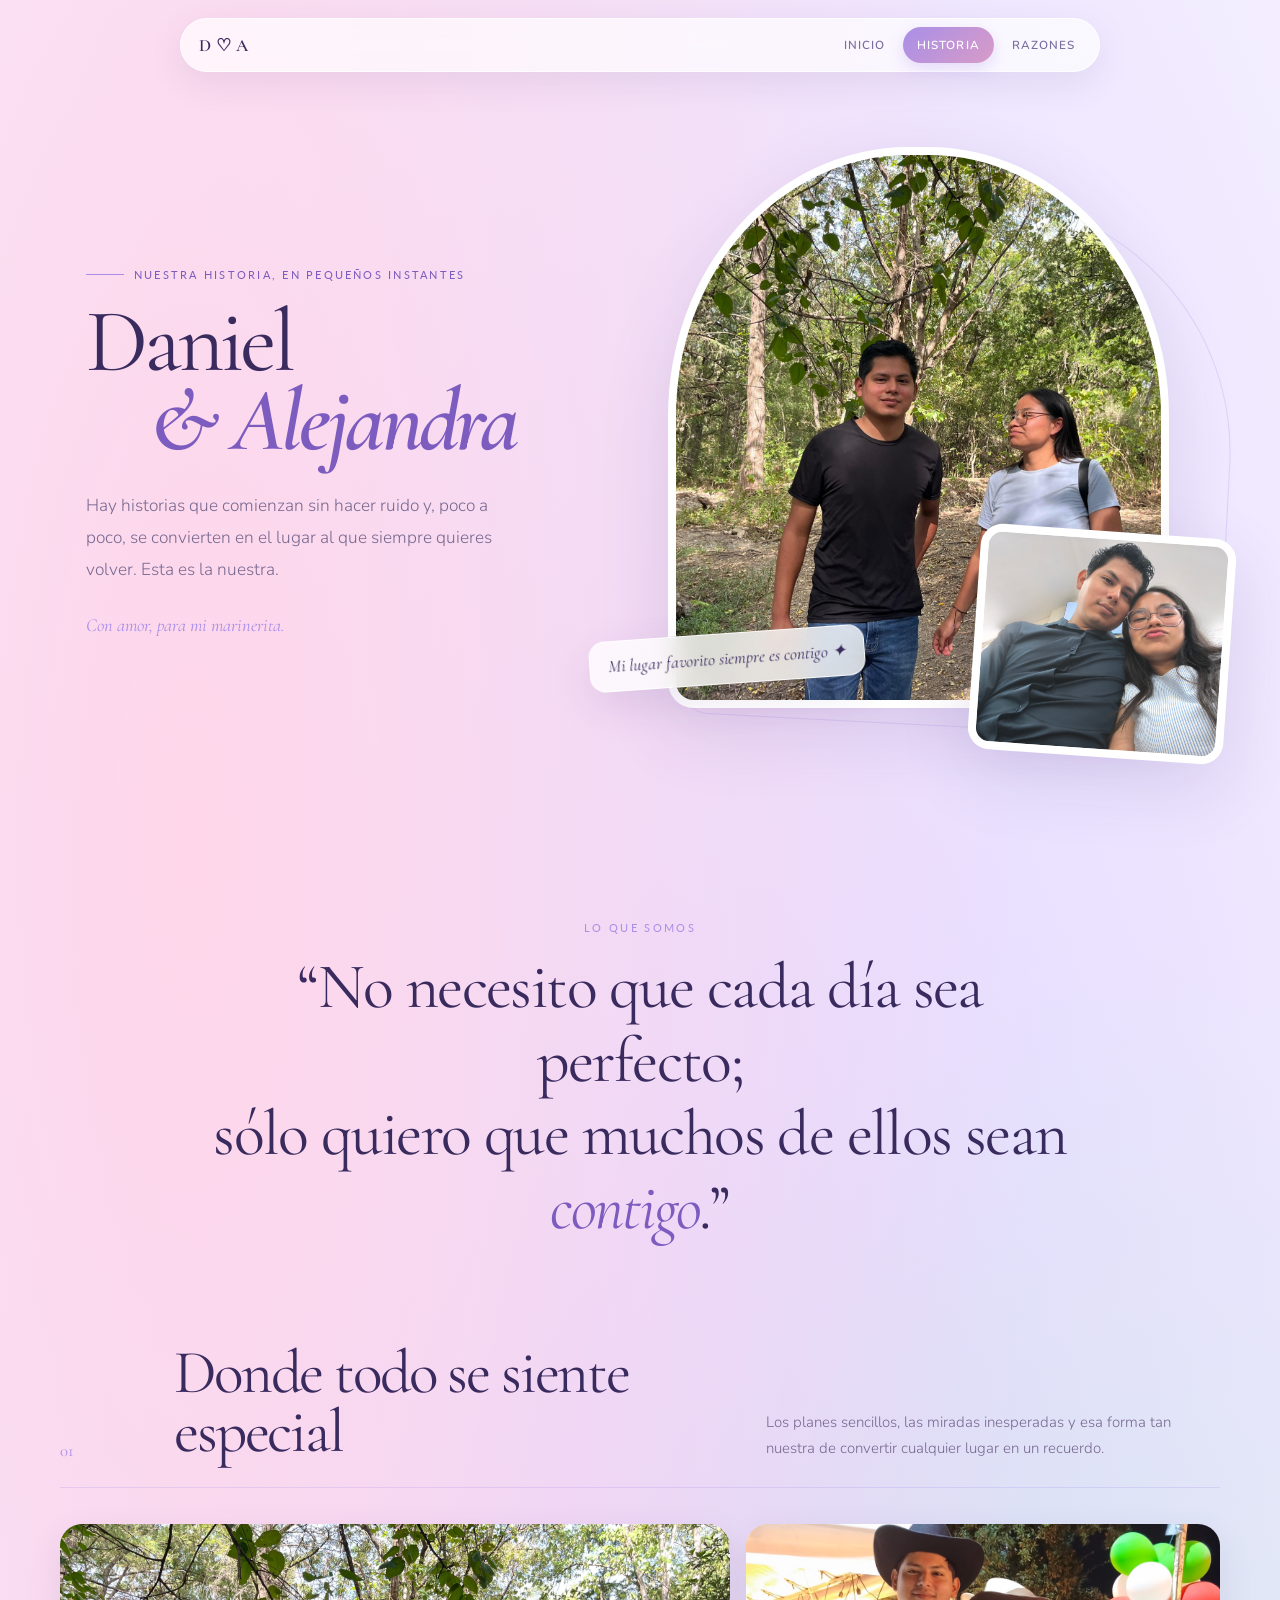
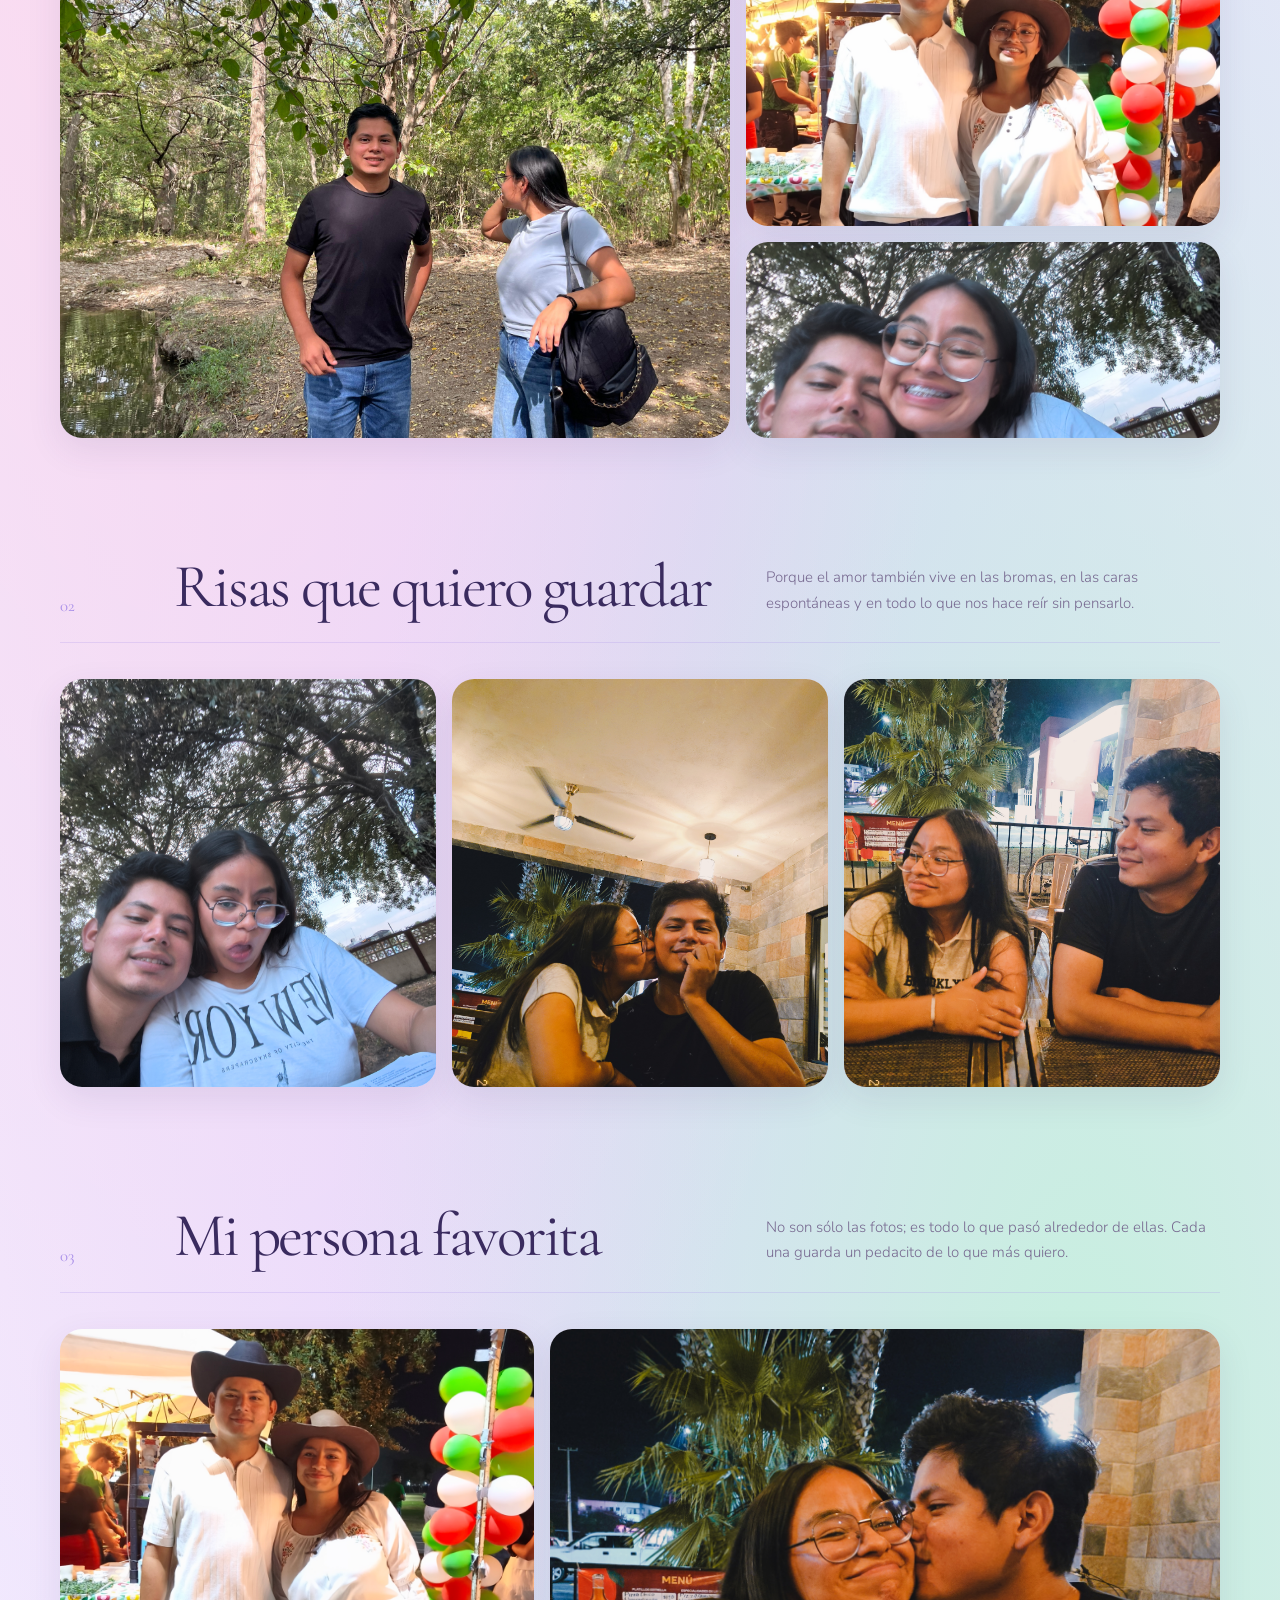
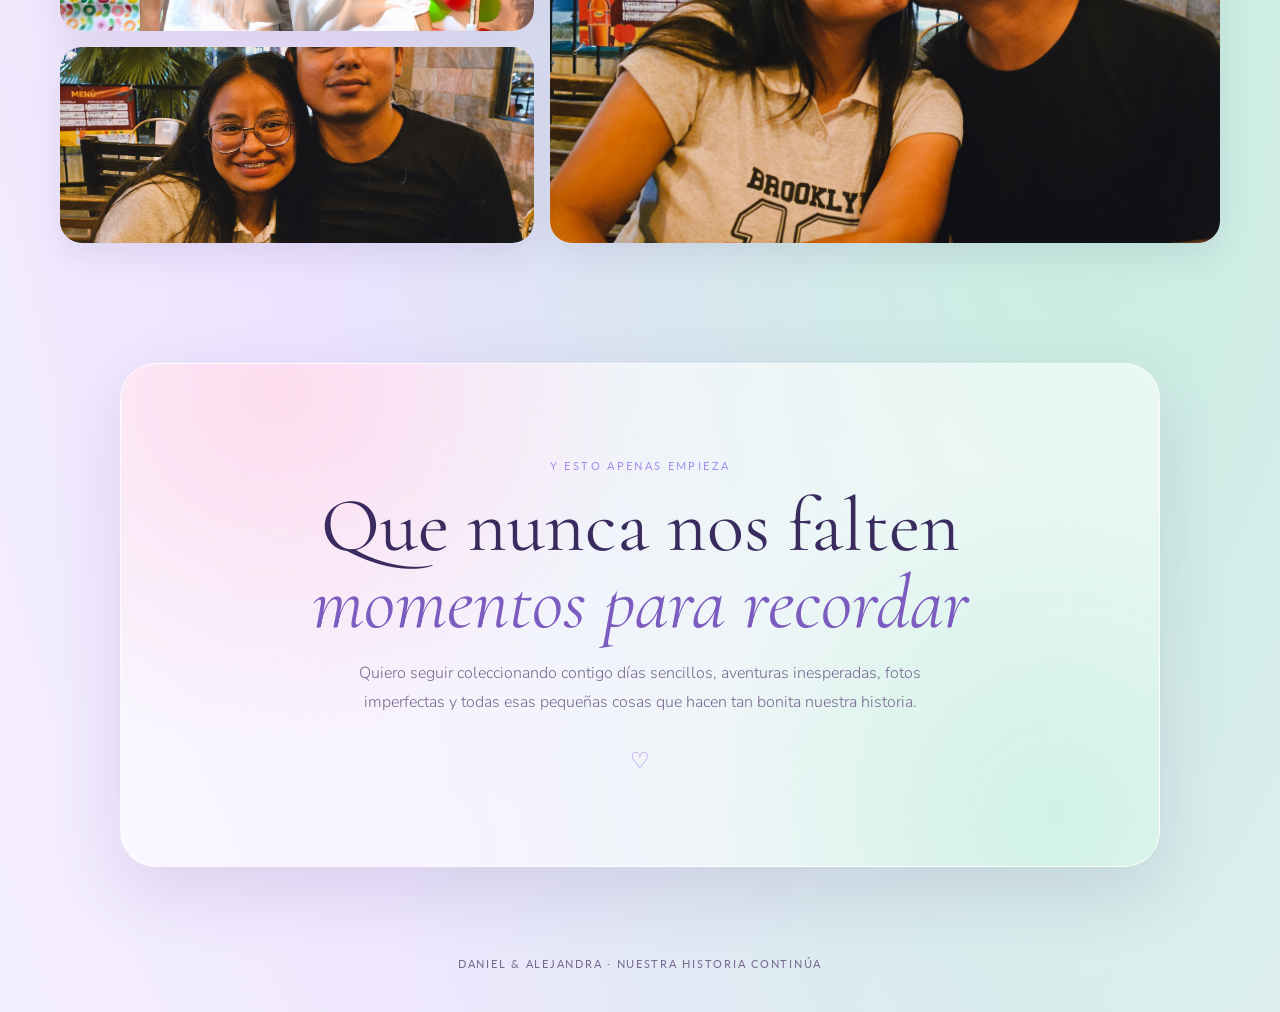
==== nuestra-historia.html @ 2e411433 "Agregar múltiples imágenes y crear archivos HTML con estilos para la propuesta a Alejandra" ====
<!DOCTYPE html>
<html lang="es">
<head>
  <meta charset="UTF-8">
  <meta name="viewport" content="width=device-width, initial-scale=1.0">
  <meta name="theme-color" content="#f5f0ff">
  <meta name="description" content="Una pequeña historia de Daniel y Alejandra, contada con nuestros momentos favoritos.">
  <title>Nuestra historia — Daniel &amp; Alejandra</title>
  <link rel="stylesheet" href="css/shared.css">
  <style>
    :root {
      --story-ink: #3a2b5f;
      --story-muted: #776990;
      --story-paper: rgba(255, 255, 255, 0.74);
      --story-line: rgba(169, 143, 232, 0.24);
      --story-shadow: 0 24px 70px rgba(83, 55, 125, 0.14);
    }

    html { scroll-behavior: smooth; }

    body {
      color: var(--story-ink);
      min-height: 100vh;
    }

    body::before {
      content: '';
      position: fixed;
      inset: 0;
      pointer-events: none;
      z-index: 0;
      opacity: 0.34;
      background-image: radial-gradient(rgba(124, 92, 191, 0.18) 0.7px, transparent 0.7px);
      background-size: 18px 18px;
      mask-image: linear-gradient(to bottom, black, transparent 72%);
    }

    main { position: relative; z-index: 1; }

    .hero {
      width: min(1180px, calc(100% - 32px));
      min-height: 94vh;
      margin: 0 auto;
      padding: 116px 0 58px;
      display: grid;
      grid-template-columns: minmax(280px, 0.88fr) minmax(420px, 1.12fr);
      gap: clamp(40px, 7vw, 90px);
      align-items: center;
    }

    .hero__copy { padding-left: clamp(0px, 3vw, 36px); }

    .eyebrow {
      display: flex;
      align-items: center;
      gap: 10px;
      margin-bottom: 22px;
      font-family: 'Lato', sans-serif;
      font-size: 0.7rem;
      letter-spacing: 0.2em;
      text-transform: uppercase;
      color: var(--lila-6);
    }

    .eyebrow::before {
      content: '';
      width: 38px;
      height: 1px;
      background: var(--lila-5);
    }

    .hero h1 {
      max-width: 570px;
      font-family: 'Cormorant Garamond', serif;
      font-size: clamp(3.3rem, 7vw, 6.1rem);
      font-weight: 400;
      line-height: 0.88;
      letter-spacing: -0.045em;
      color: var(--story-ink);
    }

    .hero h1 em {
      display: block;
      margin-left: clamp(22px, 5vw, 76px);
      color: var(--lila-6);
      font-weight: 600;
    }

    .hero__lead {
      max-width: 470px;
      margin-top: 30px;
      color: var(--story-muted);
      font-size: clamp(0.98rem, 1.4vw, 1.08rem);
      font-weight: 300;
      line-height: 1.85;
    }

    .hero__signature {
      margin-top: 28px;
      font-family: 'Cormorant Garamond', serif;
      font-size: 1.15rem;
      font-style: italic;
      color: var(--lila-5);
    }

    .hero__visual {
      position: relative;
      min-height: 610px;
    }

    .hero__visual::before {
      content: '';
      position: absolute;
      inset: 8% 0 5% 12%;
      border: 1px solid rgba(169, 143, 232, 0.25);
      border-radius: 48% 48% 28px 28px;
      transform: rotate(3deg);
    }

    .hero-photo {
      position: absolute;
      overflow: hidden;
      border: 8px solid rgba(255, 255, 255, 0.86);
      background: var(--white);
      box-shadow: var(--story-shadow);
    }

    .hero-photo img { width: 100%; height: 100%; object-fit: cover; display: block; }

    .hero-photo--main {
      inset: 0 10% 8% 8%;
      border-radius: 48% 48% 26px 26px;
    }

    .hero-photo--main img { object-position: center 42%; }

    .hero-photo--small {
      right: 0;
      bottom: 0;
      width: 42%;
      height: 37%;
      border-radius: 22px;
      transform: rotate(4deg);
    }

    .hero-photo--small img { object-position: center 38%; }

    .hero__note {
      position: absolute;
      left: -5%;
      bottom: 12%;
      z-index: 3;
      padding: 14px 18px;
      border: 1px solid rgba(255, 255, 255, 0.78);
      border-radius: 16px;
      background: rgba(255, 255, 255, 0.78);
      box-shadow: 0 15px 40px rgba(82, 50, 126, 0.12);
      backdrop-filter: blur(14px);
      font-family: 'Cormorant Garamond', serif;
      font-size: 1.08rem;
      font-style: italic;
      transform: rotate(-4deg);
    }

    .intro {
      width: min(860px, calc(100% - 40px));
      margin: 70px auto 100px;
      text-align: center;
    }

    .section-mark {
      display: inline-block;
      margin-bottom: 16px;
      color: var(--lila-5);
      font-family: 'Lato', sans-serif;
      font-size: 0.67rem;
      letter-spacing: 0.22em;
      text-transform: uppercase;
    }

    .intro blockquote {
      font-family: 'Cormorant Garamond', serif;
      font-size: clamp(2.1rem, 5vw, 4rem);
      font-weight: 400;
      line-height: 1.15;
      letter-spacing: -0.025em;
    }

    .intro blockquote em { color: var(--lila-6); }

    .chapter {
      width: min(1160px, calc(100% - 32px));
      margin: 0 auto 120px;
    }

    .chapter__heading {
      display: grid;
      grid-template-columns: 90px 1fr 0.8fr;
      gap: 24px;
      align-items: end;
      margin-bottom: 36px;
      padding-bottom: 26px;
      border-bottom: 1px solid var(--story-line);
    }

    .chapter__number {
      font-family: 'Cormorant Garamond', serif;
      font-size: 1.05rem;
      color: var(--lila-5);
    }

    .chapter h2 {
      font-family: 'Cormorant Garamond', serif;
      font-size: clamp(2.3rem, 4.8vw, 4.4rem);
      font-weight: 400;
      line-height: 0.95;
      letter-spacing: -0.035em;
    }

    .chapter__heading p {
      color: var(--story-muted);
      font-size: 0.94rem;
      font-weight: 300;
      line-height: 1.7;
    }

    .gallery {
      display: grid;
      grid-template-columns: repeat(12, 1fr);
      grid-auto-rows: 90px;
      gap: 16px;
    }

    .moment {
      position: relative;
      overflow: hidden;
      border: 0;
      border-radius: 22px;
      padding: 0;
      background: var(--lila-2);
      box-shadow: 0 12px 34px rgba(72, 46, 112, 0.1);
      cursor: zoom-in;
    }

    .moment img {
      width: 100%;
      height: 100%;
      display: block;
      object-fit: cover;
      transition: transform 0.7s cubic-bezier(0.22, 1, 0.36, 1), filter 0.4s ease;
    }

    .moment::after {
      content: attr(data-caption);
      position: absolute;
      left: 14px;
      right: 14px;
      bottom: 12px;
      padding: 10px 12px;
      border-radius: 12px;
      color: #fff;
      background: linear-gradient(135deg, rgba(55, 35, 82, 0.62), rgba(83, 53, 115, 0.32));
      backdrop-filter: blur(8px);
      font-family: 'Cormorant Garamond', serif;
      font-size: 1rem;
      font-style: italic;
      text-align: left;
      opacity: 0;
      transform: translateY(10px);
      transition: opacity 0.3s ease, transform 0.3s ease;
    }

    .moment:hover img,
    .moment:focus-visible img { transform: scale(1.045); filter: saturate(1.06); }
    .moment:hover::after,
    .moment:focus-visible::after { opacity: 1; transform: translateY(0); }
    .moment:focus-visible { outline: 3px solid var(--lila-5); outline-offset: 3px; }

    .moment--a { grid-column: span 7; grid-row: span 5; }
    .moment--b { grid-column: span 5; grid-row: span 3; }
    .moment--c { grid-column: span 5; grid-row: span 2; }
    .moment--d { grid-column: span 4; grid-row: span 4; }
    .moment--e { grid-column: span 4; grid-row: span 4; }
    .moment--f { grid-column: span 4; grid-row: span 4; }

    .moment--landscape img { object-position: center 44%; }
    .moment--portrait img { object-position: center 36%; }

    .promise {
      width: min(1040px, calc(100% - 32px));
      margin: 20px auto 90px;
      padding: clamp(42px, 8vw, 90px);
      border: 1px solid rgba(255, 255, 255, 0.7);
      border-radius: 36px;
      background:
        radial-gradient(circle at 15% 5%, rgba(255, 214, 234, 0.8), transparent 36%),
        radial-gradient(circle at 90% 90%, rgba(197, 240, 221, 0.72), transparent 34%),
        rgba(255, 255, 255, 0.56);
      box-shadow: var(--story-shadow);
      text-align: center;
    }

    .promise h2 {
      margin-bottom: 18px;
      font-family: 'Cormorant Garamond', serif;
      font-size: clamp(2.5rem, 6vw, 5rem);
      font-weight: 400;
      line-height: 1;
    }

    .promise h2 em { color: var(--lila-6); }
    .promise p { max-width: 620px; margin: 0 auto; color: var(--story-muted); line-height: 1.8; font-weight: 300; }
    .promise__heart { display: block; margin-top: 28px; color: var(--lila-5); font-size: 1.4rem; }

    footer {
      position: relative;
      z-index: 1;
      padding: 0 24px 42px;
      color: var(--story-muted);
      text-align: center;
      font-family: 'Lato', sans-serif;
      font-size: 0.68rem;
      letter-spacing: 0.16em;
      text-transform: uppercase;
    }

    .lightbox {
      position: fixed;
      inset: 0;
      z-index: 200;
      display: grid;
      place-items: center;
      padding: 24px;
      background: rgba(40, 25, 59, 0.82);
      backdrop-filter: blur(14px);
      opacity: 0;
      visibility: hidden;
      transition: opacity 0.28s ease, visibility 0.28s ease;
    }

    .lightbox.is-open { opacity: 1; visibility: visible; }

    .lightbox__figure {
      position: relative;
      max-width: min(900px, 94vw);
      max-height: 90vh;
      margin: 0;
      padding: 9px 9px 16px;
      border-radius: 22px;
      background: rgba(255, 255, 255, 0.94);
      box-shadow: 0 30px 90px rgba(15, 7, 25, 0.35);
      transform: translateY(14px) scale(0.97);
      transition: transform 0.32s ease;
    }

    .lightbox.is-open .lightbox__figure { transform: translateY(0) scale(1); }
    .lightbox__figure img { max-width: 100%; max-height: calc(90vh - 68px); display: block; border-radius: 15px; object-fit: contain; }
    .lightbox__figure figcaption { padding: 12px 12px 0; font-family: 'Cormorant Garamond', serif; font-size: 1.06rem; font-style: italic; text-align: center; }

    .lightbox__close {
      position: absolute;
      top: 14px;
      right: 14px;
      width: 42px;
      height: 42px;
      border: 1px solid rgba(255,255,255,.6);
      border-radius: 50%;
      background: rgba(42, 25, 61, 0.68);
      color: #fff;
      font-size: 1.25rem;
      cursor: pointer;
      backdrop-filter: blur(8px);
    }

    @media (max-width: 820px) {
      .hero { grid-template-columns: 1fr; padding-top: 112px; }
      .hero__copy { text-align: center; padding: 20px 10px 0; }
      .eyebrow { justify-content: center; }
      .hero h1 { margin-inline: auto; }
      .hero h1 em { margin-left: 0; }
      .hero__lead { margin-inline: auto; }
      .hero__visual { min-height: 610px; width: min(620px, 100%); margin: 0 auto; }
      .chapter__heading { grid-template-columns: 50px 1fr; }
      .chapter__heading p { grid-column: 2; }
    }

    @media (max-width: 620px) {
      .hero { min-height: auto; padding-top: 100px; gap: 44px; }
      .hero__visual { min-height: 490px; }
      .hero-photo--main { inset: 0 6% 10% 2%; }
      .hero-photo--small { width: 45%; height: 34%; }
      .hero__note { left: 0; bottom: 8%; font-size: 0.95rem; }
      .intro { margin: 50px auto 78px; }
      .chapter { margin-bottom: 80px; }
      .chapter__heading { grid-template-columns: 34px 1fr; gap: 12px; }
      .chapter__heading p { font-size: 0.88rem; }
      .gallery { grid-template-columns: repeat(2, 1fr); grid-auto-rows: 150px; gap: 10px; }
      .moment { grid-column: span 1; grid-row: span 2; border-radius: 16px; }
      .moment--a, .moment--d { grid-column: span 2; grid-row: span 2; }
      .moment::after { opacity: 1; transform: none; font-size: 0.86rem; }
      .promise { border-radius: 26px; }
    }

    @media (prefers-reduced-motion: reduce) {
      html { scroll-behavior: auto; }
      *, *::before, *::after { animation-duration: 0.01ms !important; transition-duration: 0.01ms !important; }
    }
  </style>
</head>
<body>
  <nav class="site-nav" aria-label="Navegación principal">
    <span class="site-nav__brand">D <span aria-hidden="true">♡</span> A</span>
    <div class="site-nav__links">
      <a href="index.html">Inicio</a>
      <a href="nuestra-historia.html" aria-current="page">Historia</a>
      <a href="razones.html">Razones</a>
    </div>
  </nav>

  <main>
    <section class="hero" aria-labelledby="story-title">
      <div class="hero__copy">
        <p class="eyebrow">Nuestra historia, en pequeños instantes</p>
        <h1 id="story-title">Daniel <em>&amp; Alejandra</em></h1>
        <p class="hero__lead">
          Hay historias que comienzan sin hacer ruido y, poco a poco, se convierten
          en el lugar al que siempre quieres volver. Esta es la nuestra.
        </p>
        <p class="hero__signature">Con amor, para mi marinerita.</p>
      </div>

      <div class="hero__visual" aria-label="Fotografías destacadas de Daniel y Alejandra">
        <figure class="hero-photo hero-photo--main">
          <img src="assets/img/IMG-20260917-WA0023.jpg" alt="Daniel y Alejandra caminando juntos entre los árboles">
        </figure>
        <figure class="hero-photo hero-photo--small">
          <img src="assets/img/1789755074100.jpg" alt="Daniel y Alejandra sonriendo juntos">
        </figure>
        <p class="hero__note">Mi lugar favorito siempre es contigo ✦</p>
      </div>
    </section>

    <section class="intro" aria-label="Dedicatoria">
      <span class="section-mark">Lo que somos</span>
      <blockquote>
        “No necesito que cada día sea perfecto;<br>
        sólo quiero que muchos de ellos sean <em>contigo</em>.”
      </blockquote>
    </section>

    <section class="chapter" id="momentos" aria-labelledby="chapter-one">
      <div class="chapter__heading">
        <span class="chapter__number">01</span>
        <h2 id="chapter-one">Donde todo se siente especial</h2>
        <p>Los planes sencillos, las miradas inesperadas y esa forma tan nuestra de convertir cualquier lugar en un recuerdo.</p>
      </div>

      <div class="gallery">
        <button class="moment moment--a moment--landscape" type="button" data-caption="Caminando juntos, como quiero seguir haciéndolo" data-full="assets/img/IMG-20260917-WA0022.jpg">
          <img src="assets/img/IMG-20260917-WA0022.jpg" alt="Daniel y Alejandra caminando en un sendero" loading="lazy">
        </button>
        <button class="moment moment--b moment--portrait" type="button" data-caption="Dos sombreros y una historia que apenas comienza" data-full="assets/img/1789755073861.jpg">
          <img src="assets/img/1789755073861.jpg" alt="Daniel y Alejandra con sombreros en una celebración" loading="lazy">
        </button>
        <button class="moment moment--c moment--landscape" type="button" data-caption="Tu sonrisa siempre mejora la foto" data-full="assets/img/1789755074062.jpg">
          <img src="assets/img/1789755074062.jpg" alt="Selfie alegre de Daniel y Alejandra al aire libre" loading="lazy">
        </button>
      </div>
    </section>

    <section class="chapter" aria-labelledby="chapter-two">
      <div class="chapter__heading">
        <span class="chapter__number">02</span>
        <h2 id="chapter-two">Risas que quiero guardar</h2>
        <p>Porque el amor también vive en las bromas, en las caras espontáneas y en todo lo que nos hace reír sin pensarlo.</p>
      </div>

      <div class="gallery">
        <button class="moment moment--d moment--portrait" type="button" data-caption="Nosotros, siendo nosotros" data-full="assets/img/1789755074016.jpg">
          <img src="assets/img/1789755074016.jpg" alt="Daniel y Alejandra haciendo una expresión divertida" loading="lazy">
        </button>
        <button class="moment moment--e moment--portrait" type="button" data-caption="Un beso que se queda conmigo" data-full="assets/img/IMG-20260905-WA0020.jpg">
          <img src="assets/img/IMG-20260905-WA0020.jpg" alt="Alejandra besando a Daniel en la mejilla" loading="lazy">
        </button>
        <button class="moment moment--f moment--portrait" type="button" data-caption="La forma en que nos miramos" data-full="assets/img/IMG-20260905-WA0021.jpg">
          <img src="assets/img/IMG-20260905-WA0021.jpg" alt="Daniel y Alejandra mirándose durante una salida" loading="lazy">
        </button>
      </div>
    </section>

    <section class="chapter" aria-labelledby="chapter-three">
      <div class="chapter__heading">
        <span class="chapter__number">03</span>
        <h2 id="chapter-three">Mi persona favorita</h2>
        <p>No son sólo las fotos; es todo lo que pasó alrededor de ellas. Cada una guarda un pedacito de lo que más quiero.</p>
      </div>

      <div class="gallery">
        <button class="moment moment--b moment--portrait" type="button" data-caption="Ese día y esa sonrisa" data-full="assets/img/1789755073804.jpg">
          <img src="assets/img/1789755073804.jpg" alt="Daniel y Alejandra posando juntos con sombreros" loading="lazy">
        </button>
        <button class="moment moment--a moment--landscape" type="button" data-caption="Cerca de ti todo se siente bien" data-full="assets/img/IMG-20260905-WA0023.jpg">
          <img src="assets/img/IMG-20260905-WA0023.jpg" alt="Daniel besando a Alejandra en la mejilla" loading="lazy">
        </button>
        <button class="moment moment--c moment--landscape" type="button" data-caption="Una tarde cualquiera que se volvió recuerdo" data-full="assets/img/IMG-20260905-WA0022.jpg">
          <img src="assets/img/IMG-20260905-WA0022.jpg" alt="Daniel y Alejandra juntos en un restaurante" loading="lazy">
        </button>
      </div>
    </section>

    <section class="promise" aria-labelledby="promise-title">
      <span class="section-mark">Y esto apenas empieza</span>
      <h2 id="promise-title">Que nunca nos falten<br><em>momentos para recordar</em></h2>
      <p>
        Quiero seguir coleccionando contigo días sencillos, aventuras inesperadas,
        fotos imperfectas y todas esas pequeñas cosas que hacen tan bonita nuestra historia.
      </p>
      <span class="promise__heart" aria-hidden="true">♡</span>
    </section>
  </main>

  <footer>Daniel &amp; Alejandra · Nuestra historia continúa</footer>

  <div class="lightbox" id="lightbox" role="dialog" aria-modal="true" aria-label="Fotografía ampliada" aria-hidden="true">
    <figure class="lightbox__figure">
      <img id="lightboxImage" src="" alt="">
      <figcaption id="lightboxCaption"></figcaption>
      <button class="lightbox__close" id="lightboxClose" type="button" aria-label="Cerrar fotografía">×</button>
    </figure>
  </div>

  <script>
    const moments = document.querySelectorAll('.moment');
    const lightbox = document.getElementById('lightbox');
    const lightboxImage = document.getElementById('lightboxImage');
    const lightboxCaption = document.getElementById('lightboxCaption');
    const closeButton = document.getElementById('lightboxClose');
    let lastTrigger = null;

    function openLightbox(moment) {
      lastTrigger = moment;
      lightboxImage.src = moment.dataset.full;
      lightboxImage.alt = moment.querySelector('img').alt;
      lightboxCaption.textContent = moment.dataset.caption;
      lightbox.classList.add('is-open');
      lightbox.setAttribute('aria-hidden', 'false');
      document.body.style.overflow = 'hidden';
      closeButton.focus();
    }

    function closeLightbox() {
      lightbox.classList.remove('is-open');
      lightbox.setAttribute('aria-hidden', 'true');
      document.body.style.overflow = '';
      lightboxImage.src = '';
      if (lastTrigger) lastTrigger.focus();
    }

    moments.forEach((moment) => moment.addEventListener('click', () => openLightbox(moment)));
    closeButton.addEventListener('click', closeLightbox);
    lightbox.addEventListener('click', (event) => {
      if (event.target === lightbox) closeLightbox();
    });
    document.addEventListener('keydown', (event) => {
      if (event.key === 'Escape' && lightbox.classList.contains('is-open')) closeLightbox();
    });
  </script>
</body>
</html>
---- css/shared.css ----
@import url('https://fonts.googleapis.com/css2?family=Cormorant+Garamond:ital,wght@0,400;0,600;1,400;1,600&family=Lato:wght@300;400&family=Nunito:wght@300;400;500;600&display=swap');

*, *::before, *::after { box-sizing: border-box; margin: 0; padding: 0; }

:root {
    --lila-1:    #f5f0ff;
    --lila-2:    #ede5ff;
    --lila-3:    #ddd0ff;
    --lila-4:    #c9b8f5;
    --lila-5:    #a98fe8;
    --lila-6:    #7c5cbf;
    --pink-1:    #fff0f6;
    --pink-2:    #ffd6ea;
    --pink-3:    #ffb3d6;
    --mint-1:    #edfaf4;
    --mint-2:    #c5f0dd;
    --text-dark: #3a2b5f;
    --text-mid:  #7b6ea0;
    --text-soft: #b4a8cc;
    --white:     #ffffff;
}

body {
    min-height: 100vh;
    overflow-x: hidden;
    font-family: 'Nunito', sans-serif;
    background:
        radial-gradient(ellipse at 15% 20%, var(--pink-2) 0%, transparent 55%),
        radial-gradient(ellipse at 85% 75%, var(--mint-2) 0%, transparent 50%),
        radial-gradient(ellipse at 55% 50%, var(--lila-3) 0%, var(--lila-1) 100%);
    background-color: var(--lila-1);
}

/* Navegación global */
.site-nav {
    position: fixed;
    top: 18px;
    left: 50%;
    z-index: 800;
    width: min(92%, 920px);
    min-height: 54px;
    padding: 8px 10px 8px 18px;
    display: flex;
    align-items: center;
    justify-content: space-between;
    gap: 14px;
    transform: translateX(-50%);
    border: 1px solid rgba(255, 255, 255, 0.8);
    border-radius: 99px;
    background: rgba(255, 255, 255, 0.68);
    box-shadow: 0 10px 35px rgba(87, 58, 128, 0.1);
    backdrop-filter: blur(18px);
    -webkit-backdrop-filter: blur(18px);
}

.site-nav__brand {
    font-family: 'Cormorant Garamond', serif;
    font-size: 1.08rem;
    font-weight: 600;
    letter-spacing: 0.03em;
    color: var(--text-dark);
    white-space: nowrap;
}

.site-nav__links {
    display: flex;
    align-items: center;
    gap: 4px;
}

.site-nav a {
    color: var(--text-mid);
    text-decoration: none;
    font-size: 0.73rem;
    font-weight: 600;
    letter-spacing: 0.09em;
    text-transform: uppercase;
    padding: 10px 14px;
    border-radius: 99px;
    transition: color 0.2s ease, background 0.2s ease, box-shadow 0.2s ease;
}

.site-nav a:hover,
.site-nav a:focus-visible {
    color: var(--lila-6);
    background: var(--lila-2);
    outline: none;
}

.site-nav a[aria-current="page"] {
    color: #fff;
    background: linear-gradient(135deg, var(--lila-5), #d89bc7);
    box-shadow: 0 6px 16px rgba(169, 143, 232, 0.28);
    cursor: default;
}

@media (max-width: 600px) {
    .site-nav {
        top: 10px;
        width: calc(100% - 20px);
        min-height: 50px;
        padding: 6px 7px 6px 13px;
        gap: 7px;
    }

    .site-nav__brand { font-size: 0.95rem; }
    .site-nav__links { gap: 1px; }
    .site-nav a { padding: 9px 9px; font-size: 0.62rem; letter-spacing: 0.055em; }
}

@media (max-width: 370px) {
    .site-nav { padding-left: 10px; }
    .site-nav__brand { font-size: 0.85rem; }
    .site-nav a { padding-inline: 7px; font-size: 0.58rem; }
}

.back-link {
    position: fixed;
    top: 18px;
    left: 20px;
    z-index: 100;
    font-family: 'Lato', sans-serif;
    font-size: 0.8rem;
    letter-spacing: 0.12em;
    text-transform: uppercase;
    color: var(--text-mid);
    text-decoration: none;
    display: flex;
    align-items: center;
    gap: 6px;
    transition: color 0.2s;
}
.back-link:hover { color: var(--text-dark); }

.petal {
    position: fixed;
    font-size: 1.2rem;
    opacity: 0;
    animation: fall linear infinite;
    pointer-events: none;
    z-index: 0;
}
@keyframes fall {
    0%   { transform: translateY(-40px) rotate(0deg);   opacity: 0.7; }
    100% { transform: translateY(110vh) rotate(360deg); opacity: 0; }
}

.firework {
    position: fixed;
    width: 6px;
    height: 6px;
    border-radius: 50%;
    pointer-events: none;
    z-index: 999;
    animation: burst 0.8s ease-out forwards;
}
@keyframes burst {
    0%   { transform: translate(0,0) scale(1); opacity: 1; }
    100% { transform: translate(var(--tx), var(--ty)) scale(0); opacity: 0; }
}
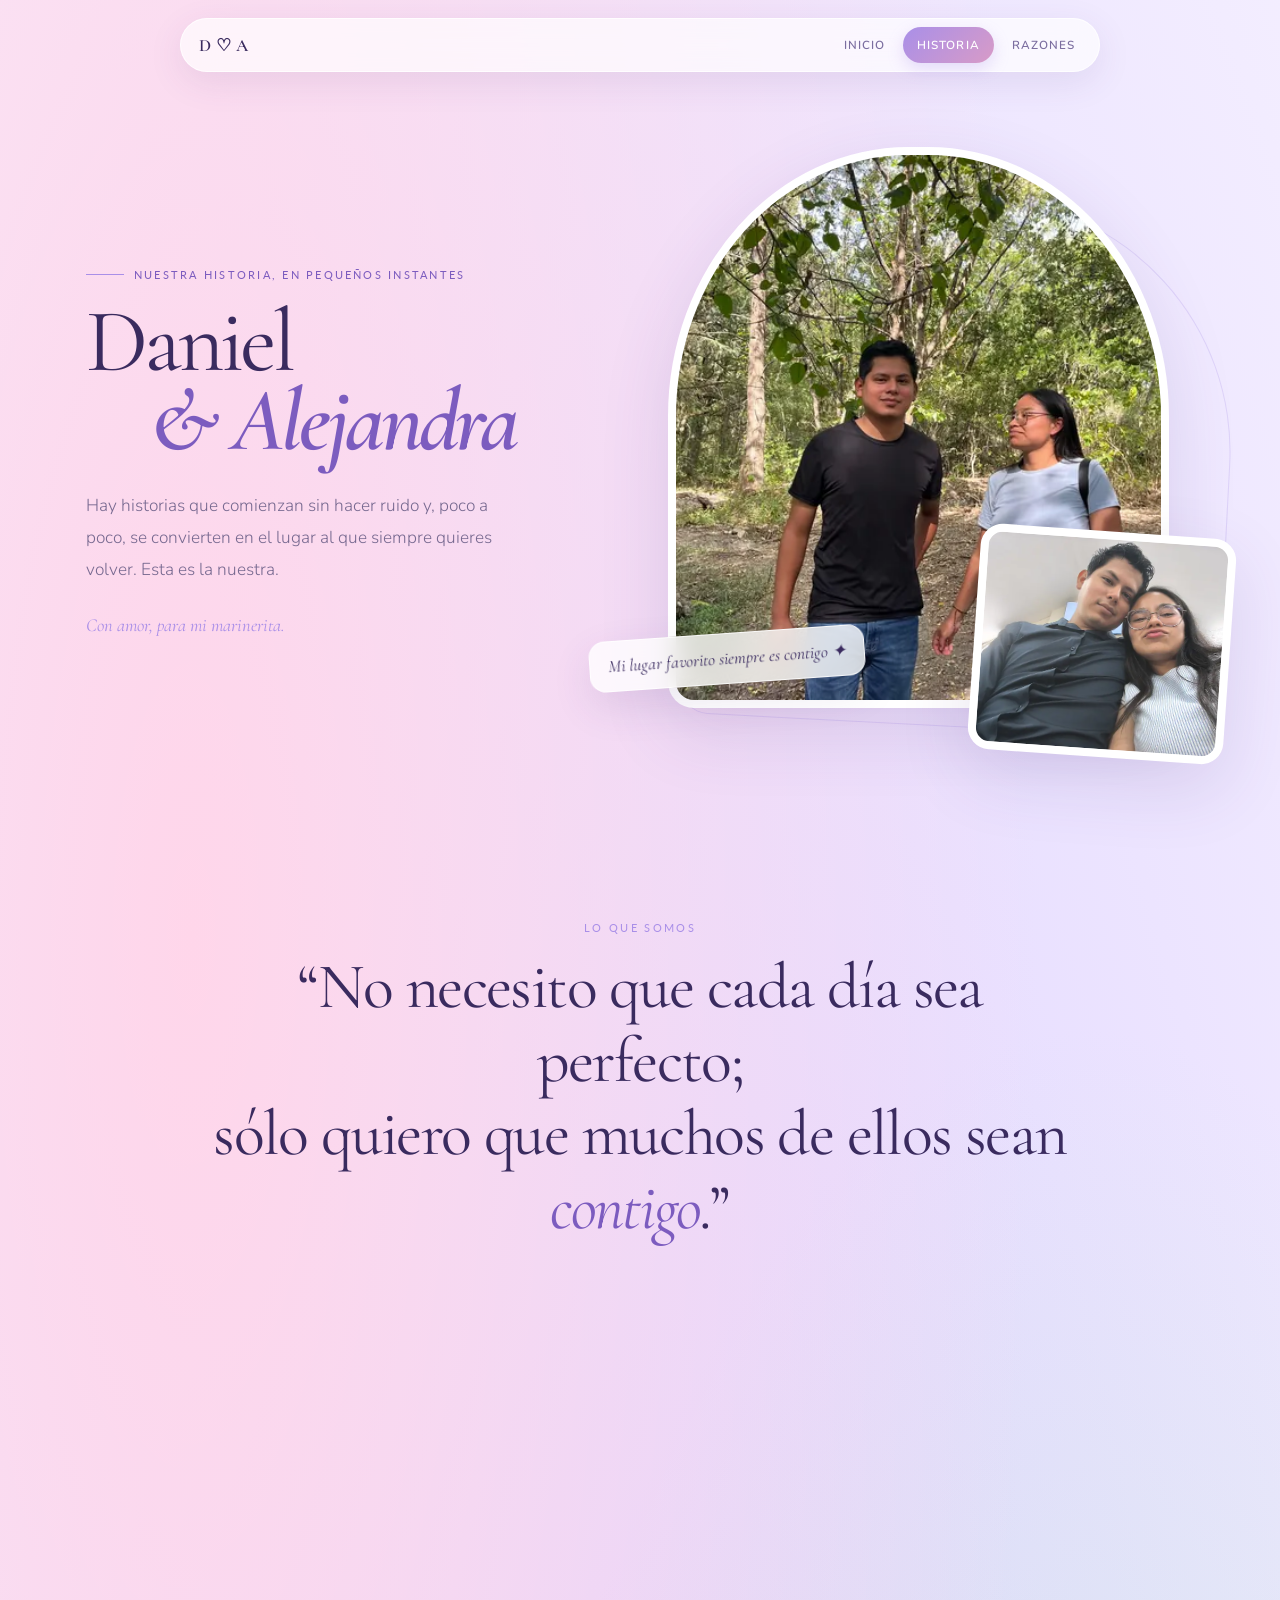
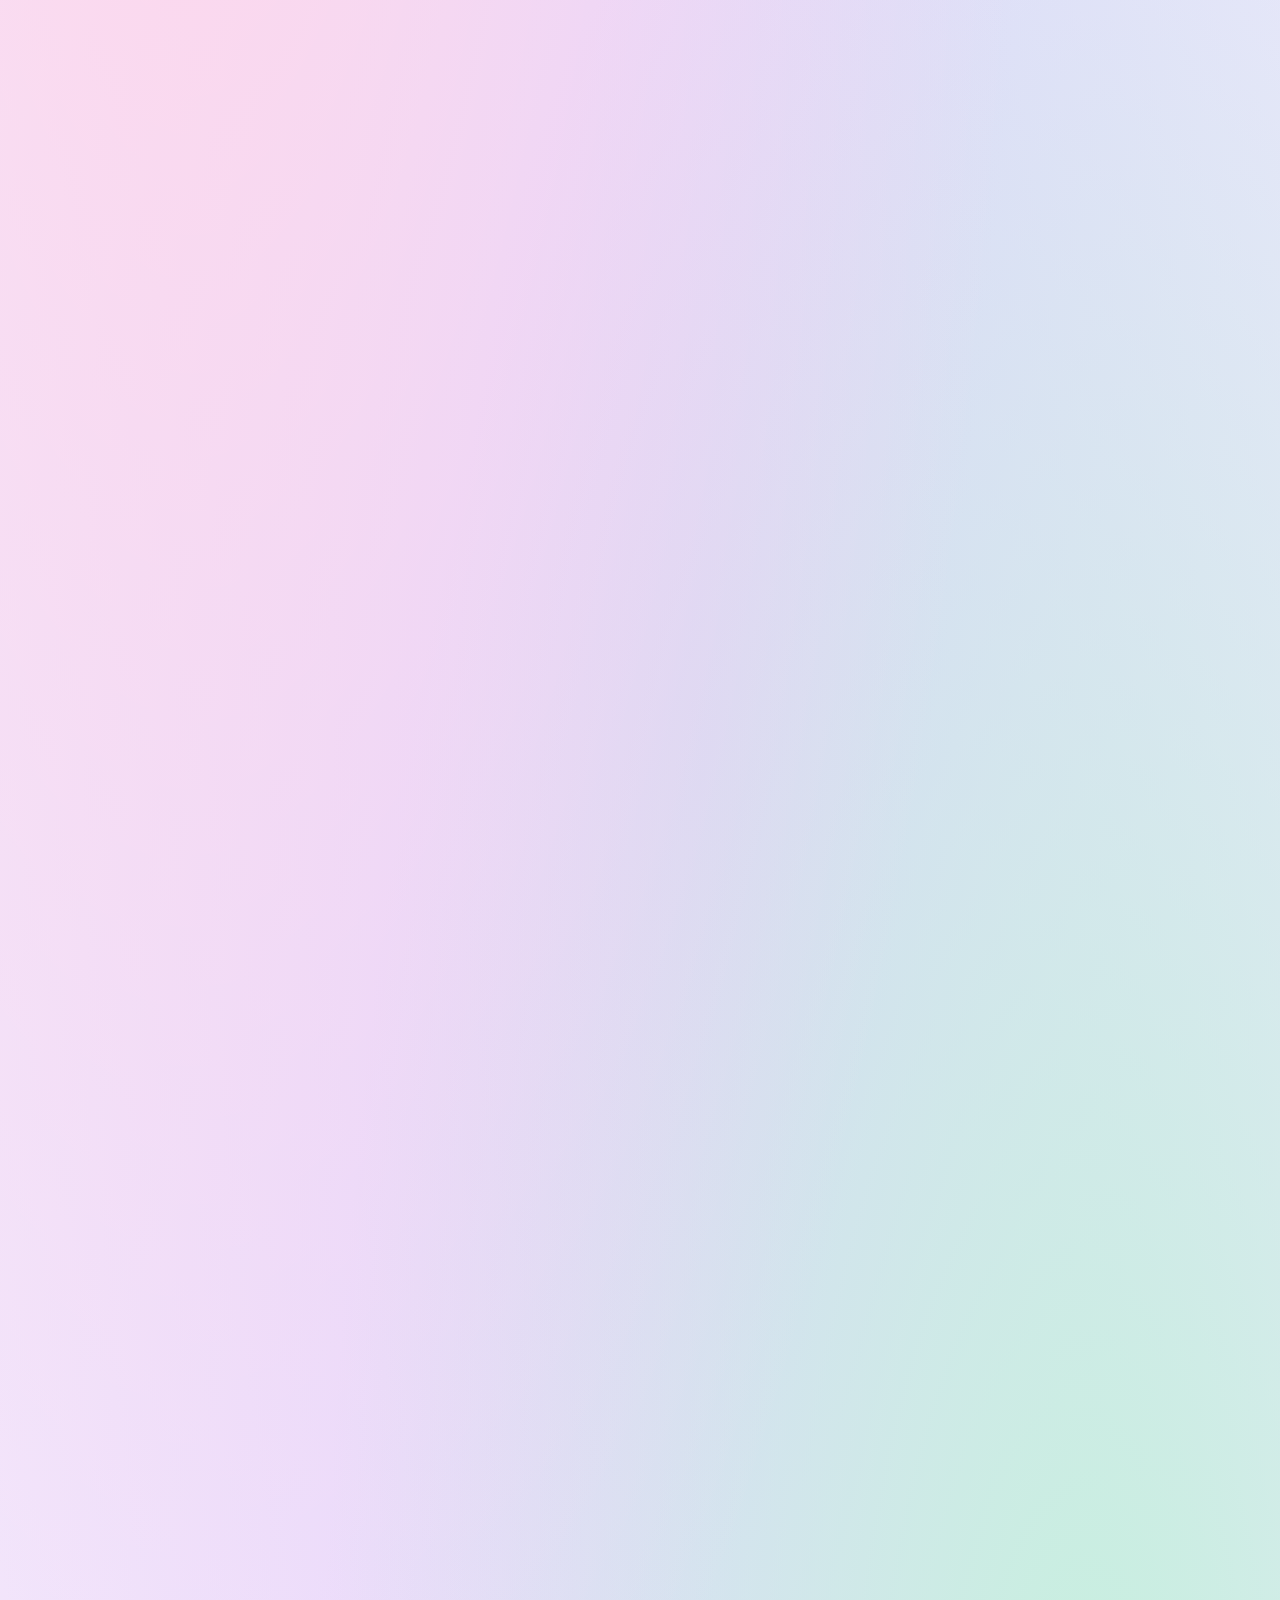
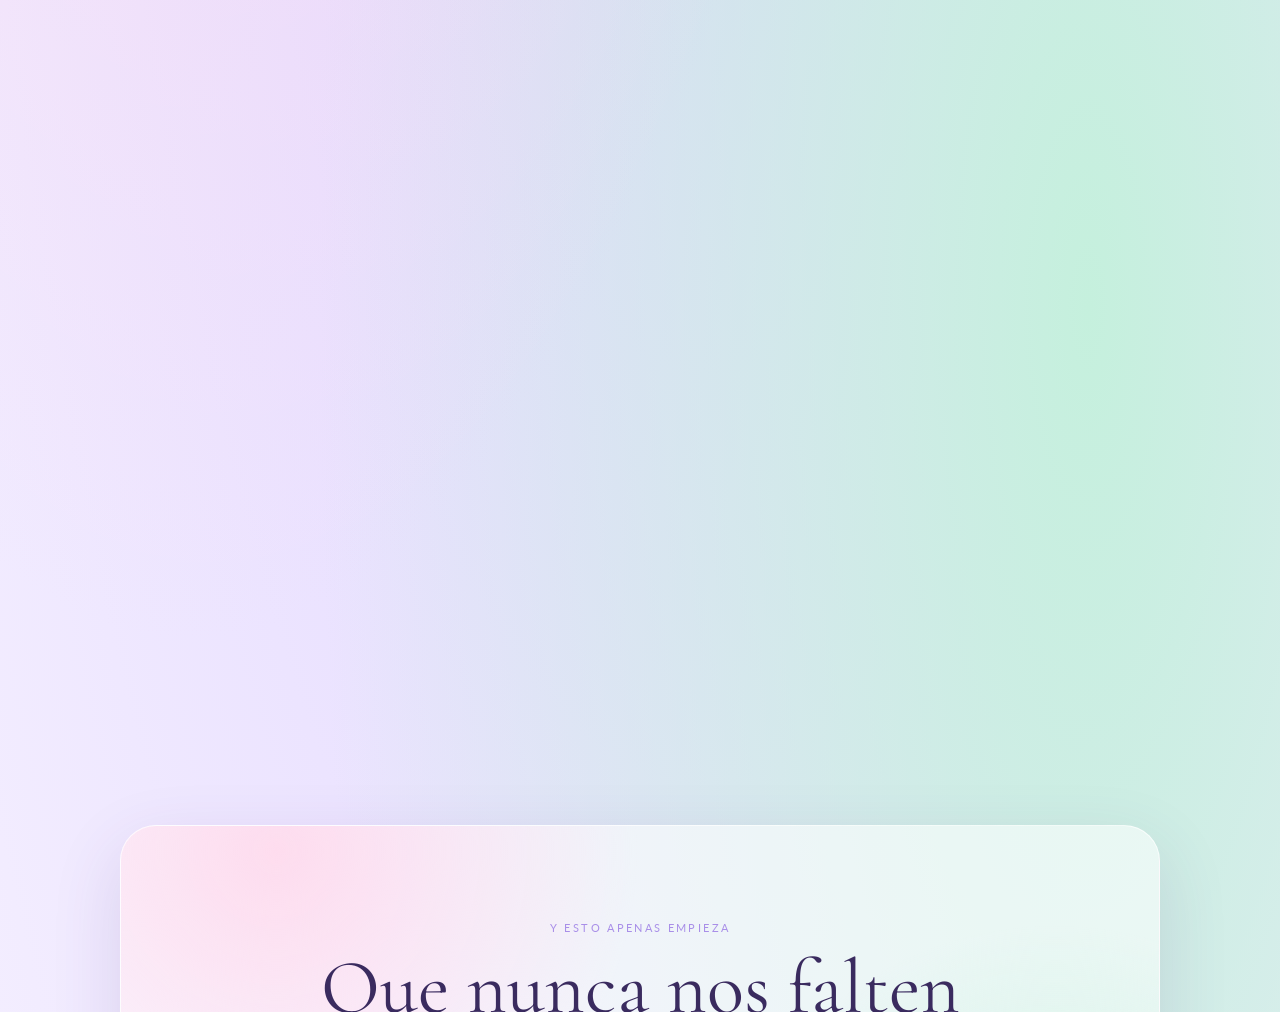
==== commit a253a825: "Optimizar carga de imagenes en dispositivos moviles" ====
--- a/nuestra-historia.html
+++ b/nuestra-historia.html
@@ -5,7 +5,7 @@
   <meta name="viewport" content="width=device-width, initial-scale=1.0">
   <meta name="theme-color" content="#f5f0ff">
   <meta name="description" content="Una pequeña historia de Daniel y Alejandra, contada con nuestros momentos favoritos.">
-  <title>Nuestra historia — Daniel &amp; Alejandra</title>
+  <title>Nuestra historia 🌸</title>
   <link rel="stylesheet" href="css/shared.css">
   <style>
     :root {
@@ -191,6 +191,8 @@
     .chapter {
       width: min(1160px, calc(100% - 32px));
       margin: 0 auto 120px;
+      content-visibility: auto;
+      contain-intrinsic-size: auto 820px;
     }
 
     .chapter__heading {
@@ -385,20 +387,255 @@
     }
 
     @media (max-width: 620px) {
-      .hero { min-height: auto; padding-top: 100px; gap: 44px; }
-      .hero__visual { min-height: 490px; }
-      .hero-photo--main { inset: 0 6% 10% 2%; }
-      .hero-photo--small { width: 45%; height: 34%; }
-      .hero__note { left: 0; bottom: 8%; font-size: 0.95rem; }
-      .intro { margin: 50px auto 78px; }
-      .chapter { margin-bottom: 80px; }
-      .chapter__heading { grid-template-columns: 34px 1fr; gap: 12px; }
-      .chapter__heading p { font-size: 0.88rem; }
-      .gallery { grid-template-columns: repeat(2, 1fr); grid-auto-rows: 150px; gap: 10px; }
-      .moment { grid-column: span 1; grid-row: span 2; border-radius: 16px; }
-      .moment--a, .moment--d { grid-column: span 2; grid-row: span 2; }
-      .moment::after { opacity: 1; transform: none; font-size: 0.86rem; }
-      .promise { border-radius: 26px; }
+      body::before {
+        position: absolute;
+        opacity: 0.22;
+        mask-image: none;
+      }
+
+      .site-nav {
+        background: rgba(255, 255, 255, 0.94);
+        backdrop-filter: none;
+        -webkit-backdrop-filter: none;
+      }
+
+      .hero {
+        width: min(100% - 24px, 560px);
+        min-height: auto;
+        padding-top: 92px;
+        padding-bottom: 32px;
+        gap: 34px;
+      }
+
+      .hero__copy { padding: 8px 8px 0; }
+
+      .eyebrow {
+        margin-bottom: 16px;
+        font-size: 0.62rem;
+        letter-spacing: 0.16em;
+      }
+
+      .eyebrow::before { width: 24px; }
+
+      .hero h1 {
+        max-width: 100%;
+        font-size: clamp(3rem, 16vw, 4.6rem);
+        line-height: 0.92;
+      }
+
+      .hero__lead {
+        margin-top: 22px;
+        font-size: 0.94rem;
+        line-height: 1.72;
+      }
+
+      .hero__signature { margin-top: 18px; }
+
+      .hero__visual {
+        min-height: 430px;
+        width: 100%;
+      }
+
+      .hero__visual::before {
+        inset: 7% 1% 5% 8%;
+        border-radius: 42% 42% 22px 22px;
+      }
+
+      .hero-photo { border-width: 6px; }
+
+      .hero-photo--main {
+        inset: 0 5% 9% 1%;
+        border-radius: 42% 42% 20px 20px;
+      }
+
+      .hero-photo--main img { object-position: center 48%; }
+
+      .hero-photo--small {
+        right: 1%;
+        width: 43%;
+        height: 32%;
+        border-radius: 16px;
+      }
+
+      .hero__note {
+        left: 0;
+        bottom: 7%;
+        max-width: 61%;
+        padding: 11px 13px;
+        font-size: 0.92rem;
+        line-height: 1.2;
+      }
+
+      .intro {
+        width: calc(100% - 32px);
+        margin: 42px auto 68px;
+      }
+
+      .intro blockquote {
+        font-size: clamp(2rem, 10vw, 3rem);
+        line-height: 1.18;
+      }
+
+      .intro blockquote br { display: none; }
+
+      .chapter {
+        width: calc(100% - 24px);
+        margin-bottom: 72px;
+      }
+
+      .chapter__heading {
+        grid-template-columns: 30px 1fr;
+        gap: 9px 12px;
+        margin-bottom: 20px;
+        padding: 0 4px 20px;
+      }
+
+      .chapter__number { padding-top: 5px; font-size: 0.9rem; }
+
+      .chapter h2 {
+        font-size: clamp(2.15rem, 11vw, 3.25rem);
+        line-height: 0.98;
+      }
+
+      .chapter__heading p {
+        grid-column: 2;
+        font-size: 0.88rem;
+        line-height: 1.62;
+      }
+
+      .gallery {
+        grid-template-columns: repeat(2, minmax(0, 1fr));
+        grid-auto-rows: 112px;
+        gap: 9px;
+      }
+
+      .moment {
+        grid-column: span 1;
+        grid-row: span 3;
+        min-width: 0;
+        border-radius: 16px;
+        box-shadow: 0 9px 24px rgba(72, 46, 112, 0.1);
+        -webkit-tap-highlight-color: transparent;
+        contain: paint;
+      }
+
+      .moment img { transition-duration: 0.18s; }
+
+      .moment--a,
+      .moment--d {
+        grid-column: span 2;
+        grid-row: span 2;
+      }
+
+      .moment--landscape img { object-position: center 43%; }
+      .moment--portrait img { object-position: center 32%; }
+
+      /* El último capítulo usa tres retratos: fijamos su orden para evitar huecos. */
+      .gallery--memories .moment:nth-child(1) {
+        grid-column: 1;
+        grid-row: 1 / span 3;
+      }
+
+      .gallery--memories .moment:nth-child(2) {
+        grid-column: 2;
+        grid-row: 1 / span 3;
+      }
+
+      .gallery--memories .moment:nth-child(3) {
+        grid-column: 1 / -1;
+        grid-row: 4 / span 2;
+      }
+
+      .gallery--memories .moment:nth-child(2) img { object-position: center 34%; }
+      .gallery--memories .moment:nth-child(3) img { object-position: center 40%; }
+
+      .moment::before {
+        content: '';
+        position: absolute;
+        inset: 45% 0 0;
+        z-index: 1;
+        pointer-events: none;
+        background: linear-gradient(to bottom, transparent, rgba(40, 24, 60, 0.58));
+      }
+
+      .moment::after {
+        z-index: 2;
+        left: 8px;
+        right: 8px;
+        bottom: 8px;
+        padding: 7px 8px;
+        border-radius: 9px;
+        background: rgba(44, 27, 65, 0.36);
+        font-size: 0.79rem;
+        line-height: 1.18;
+        opacity: 1;
+        transform: none;
+      }
+
+      .moment:active img { transform: scale(1.025); }
+
+      .promise {
+        width: calc(100% - 24px);
+        margin-bottom: 58px;
+        padding: 48px 24px;
+        border-radius: 24px;
+      }
+
+      .promise h2 { font-size: clamp(2.35rem, 12vw, 3.6rem); }
+      .promise p { font-size: 0.91rem; line-height: 1.7; }
+
+      footer {
+        padding: 0 22px calc(30px + env(safe-area-inset-bottom));
+        font-size: 0.61rem;
+        line-height: 1.7;
+      }
+
+      .lightbox {
+        padding: 12px 12px calc(12px + env(safe-area-inset-bottom));
+      }
+
+      .lightbox__figure {
+        width: 100%;
+        max-height: 92dvh;
+        padding: 6px 6px 13px;
+        border-radius: 18px;
+      }
+
+      .lightbox__figure img {
+        width: 100%;
+        max-height: calc(92dvh - 66px);
+        border-radius: 13px;
+      }
+
+      .lightbox__figure figcaption {
+        padding: 10px 44px 0 10px;
+        font-size: 0.94rem;
+        text-align: left;
+      }
+
+      .lightbox__close {
+        top: 12px;
+        right: 12px;
+        width: 44px;
+        height: 44px;
+      }
+    }
+
+    @media (max-width: 390px) {
+      .site-nav__brand { display: none; }
+      .site-nav { justify-content: center; padding-inline: 6px; }
+      .site-nav__links { width: 100%; justify-content: space-between; }
+      .site-nav a { flex: 1; text-align: center; }
+
+      .hero { padding-top: 86px; }
+      .hero h1 { font-size: clamp(2.75rem, 15vw, 3.6rem); }
+      .hero__visual { min-height: 380px; }
+      .hero-photo--small { width: 46%; }
+      .hero__note { max-width: 60%; font-size: 0.82rem; }
+
+      .gallery { grid-auto-rows: 96px; }
+      .moment::after { font-size: 0.72rem; }
+      .chapter__heading p { grid-column: 1 / -1; padding-top: 5px; }
     }
 
     @media (prefers-reduced-motion: reduce) {
@@ -431,10 +668,22 @@
 
       <div class="hero__visual" aria-label="Fotografías destacadas de Daniel y Alejandra">
         <figure class="hero-photo hero-photo--main">
-          <img src="assets/img/IMG-20260917-WA0023.jpg" alt="Daniel y Alejandra caminando juntos entre los árboles">
+          <img
+            src="assets/img/optimized/IMG-20260917-WA0023-1200.webp"
+            srcset="assets/img/optimized/IMG-20260917-WA0023-640.webp 640w, assets/img/optimized/IMG-20260917-WA0023-1200.webp 1200w"
+            sizes="(max-width: 620px) 90vw, (max-width: 820px) 78vw, 44vw"
+            alt="Daniel y Alejandra caminando juntos entre los árboles"
+            fetchpriority="high"
+            decoding="async">
         </figure>
         <figure class="hero-photo hero-photo--small">
-          <img src="assets/img/1789755074100.jpg" alt="Daniel y Alejandra sonriendo juntos">
+          <img
+            src="assets/img/optimized/1789755074100-640.webp"
+            srcset="assets/img/optimized/1789755074100-640.webp 640w, assets/img/optimized/1789755074100-1200.webp 1200w"
+            sizes="(max-width: 620px) 42vw, 20vw"
+            alt="Daniel y Alejandra sonriendo juntos"
+            loading="lazy"
+            decoding="async">
         </figure>
         <p class="hero__note">Mi lugar favorito siempre es contigo ✦</p>
       </div>
@@ -456,14 +705,14 @@
       </div>
 
       <div class="gallery">
-        <button class="moment moment--a moment--landscape" type="button" data-caption="Caminando juntos, como quiero seguir haciéndolo" data-full="assets/img/IMG-20260917-WA0022.jpg">
-          <img src="assets/img/IMG-20260917-WA0022.jpg" alt="Daniel y Alejandra caminando en un sendero" loading="lazy">
+        <button class="moment moment--a moment--landscape" type="button" data-caption="Aquella vez que fuimos juntos al río de mi casa" data-full="assets/img/optimized/IMG-20260917-WA0022-1200.webp">
+          <img src="assets/img/optimized/IMG-20260917-WA0022-640.webp" srcset="assets/img/optimized/IMG-20260917-WA0022-640.webp 640w, assets/img/optimized/IMG-20260917-WA0022-1200.webp 1200w" sizes="(max-width: 620px) 94vw, 58vw" alt="Daniel y Alejandra durante su visita al río cerca de casa" loading="lazy" decoding="async">
         </button>
-        <button class="moment moment--b moment--portrait" type="button" data-caption="Dos sombreros y una historia que apenas comienza" data-full="assets/img/1789755073861.jpg">
-          <img src="assets/img/1789755073861.jpg" alt="Daniel y Alejandra con sombreros en una celebración" loading="lazy">
+        <button class="moment moment--b moment--portrait" type="button" data-caption="Dos sombreros y una historia que apenas comienza" data-full="assets/img/optimized/1789755073861-1200.webp">
+          <img src="assets/img/optimized/1789755073861-640.webp" srcset="assets/img/optimized/1789755073861-640.webp 640w, assets/img/optimized/1789755073861-1200.webp 1200w" sizes="(max-width: 620px) 46vw, 40vw" alt="Daniel y Alejandra con sombreros en una celebración" loading="lazy" decoding="async">
         </button>
-        <button class="moment moment--c moment--landscape" type="button" data-caption="Tu sonrisa siempre mejora la foto" data-full="assets/img/1789755074062.jpg">
-          <img src="assets/img/1789755074062.jpg" alt="Selfie alegre de Daniel y Alejandra al aire libre" loading="lazy">
+        <button class="moment moment--c moment--landscape" type="button" data-caption="Tu sonrisa siempre mejora la foto" data-full="assets/img/optimized/1789755074062-1200.webp">
+          <img src="assets/img/optimized/1789755074062-640.webp" srcset="assets/img/optimized/1789755074062-640.webp 640w, assets/img/optimized/1789755074062-1200.webp 1200w" sizes="(max-width: 620px) 46vw, 40vw" alt="Selfie alegre de Daniel y Alejandra al aire libre" loading="lazy" decoding="async">
         </button>
       </div>
     </section>
@@ -476,14 +725,14 @@
       </div>
 
       <div class="gallery">
-        <button class="moment moment--d moment--portrait" type="button" data-caption="Nosotros, siendo nosotros" data-full="assets/img/1789755074016.jpg">
-          <img src="assets/img/1789755074016.jpg" alt="Daniel y Alejandra haciendo una expresión divertida" loading="lazy">
+        <button class="moment moment--d moment--portrait" type="button" data-caption="Nosotros, siendo nosotros" data-full="assets/img/optimized/1789755074016-1200.webp">
+          <img src="assets/img/optimized/1789755074016-640.webp" srcset="assets/img/optimized/1789755074016-640.webp 640w, assets/img/optimized/1789755074016-1200.webp 1200w" sizes="(max-width: 620px) 94vw, 32vw" alt="Daniel y Alejandra haciendo una expresión divertida" loading="lazy" decoding="async">
         </button>
-        <button class="moment moment--e moment--portrait" type="button" data-caption="Un beso que se queda conmigo" data-full="assets/img/IMG-20260905-WA0020.jpg">
-          <img src="assets/img/IMG-20260905-WA0020.jpg" alt="Alejandra besando a Daniel en la mejilla" loading="lazy">
+        <button class="moment moment--e moment--portrait" type="button" data-caption="Un beso que se queda conmigo" data-full="assets/img/optimized/IMG-20260905-WA0020-1200.webp">
+          <img src="assets/img/optimized/IMG-20260905-WA0020-640.webp" srcset="assets/img/optimized/IMG-20260905-WA0020-640.webp 640w, assets/img/optimized/IMG-20260905-WA0020-1200.webp 1200w" sizes="(max-width: 620px) 46vw, 32vw" alt="Alejandra besando a Daniel en la mejilla" loading="lazy" decoding="async">
         </button>
-        <button class="moment moment--f moment--portrait" type="button" data-caption="La forma en que nos miramos" data-full="assets/img/IMG-20260905-WA0021.jpg">
-          <img src="assets/img/IMG-20260905-WA0021.jpg" alt="Daniel y Alejandra mirándose durante una salida" loading="lazy">
+        <button class="moment moment--f moment--portrait" type="button" data-caption="Podría quedarme mirándote así por siempre" data-full="assets/img/optimized/IMG-20260905-WA0021-1200.webp">
+          <img src="assets/img/optimized/IMG-20260905-WA0021-640.webp" srcset="assets/img/optimized/IMG-20260905-WA0021-640.webp 640w, assets/img/optimized/IMG-20260905-WA0021-1200.webp 1200w" sizes="(max-width: 620px) 46vw, 32vw" alt="Daniel mira con cariño a Alejandra durante una salida" loading="lazy" decoding="async">
         </button>
       </div>
     </section>
@@ -495,15 +744,15 @@
         <p>No son sólo las fotos; es todo lo que pasó alrededor de ellas. Cada una guarda un pedacito de lo que más quiero.</p>
       </div>
 
-      <div class="gallery">
-        <button class="moment moment--b moment--portrait" type="button" data-caption="Ese día y esa sonrisa" data-full="assets/img/1789755073804.jpg">
-          <img src="assets/img/1789755073804.jpg" alt="Daniel y Alejandra posando juntos con sombreros" loading="lazy">
+      <div class="gallery gallery--memories">
+        <button class="moment moment--b moment--portrait" type="button" data-caption="Ese día y esa sonrisa" data-full="assets/img/optimized/1789755073804-1200.webp">
+          <img src="assets/img/optimized/1789755073804-640.webp" srcset="assets/img/optimized/1789755073804-640.webp 640w, assets/img/optimized/1789755073804-1200.webp 1200w" sizes="(max-width: 620px) 46vw, 40vw" alt="Daniel y Alejandra posando juntos con sombreros" loading="lazy" decoding="async">
         </button>
-        <button class="moment moment--a moment--landscape" type="button" data-caption="Cerca de ti todo se siente bien" data-full="assets/img/IMG-20260905-WA0023.jpg">
-          <img src="assets/img/IMG-20260905-WA0023.jpg" alt="Daniel besando a Alejandra en la mejilla" loading="lazy">
+        <button class="moment moment--a moment--landscape" type="button" data-caption="Cerca de ti todo se siente bien" data-full="assets/img/optimized/IMG-20260905-WA0023-1200.webp">
+          <img src="assets/img/optimized/IMG-20260905-WA0023-640.webp" srcset="assets/img/optimized/IMG-20260905-WA0023-640.webp 640w, assets/img/optimized/IMG-20260905-WA0023-1200.webp 1200w" sizes="(max-width: 620px) 46vw, 58vw" alt="Daniel besando a Alejandra en la mejilla" loading="lazy" decoding="async">
         </button>
-        <button class="moment moment--c moment--landscape" type="button" data-caption="Una tarde cualquiera que se volvió recuerdo" data-full="assets/img/IMG-20260905-WA0022.jpg">
-          <img src="assets/img/IMG-20260905-WA0022.jpg" alt="Daniel y Alejandra juntos en un restaurante" loading="lazy">
+        <button class="moment moment--c moment--landscape" type="button" data-caption="Una tarde cualquiera que se volvió recuerdo" data-full="assets/img/optimized/IMG-20260905-WA0022-1200.webp">
+          <img src="assets/img/optimized/IMG-20260905-WA0022-640.webp" srcset="assets/img/optimized/IMG-20260905-WA0022-640.webp 640w, assets/img/optimized/IMG-20260905-WA0022-1200.webp 1200w" sizes="(max-width: 620px) 94vw, 40vw" alt="Daniel y Alejandra juntos en un restaurante" loading="lazy" decoding="async">
         </button>
       </div>
     </section>
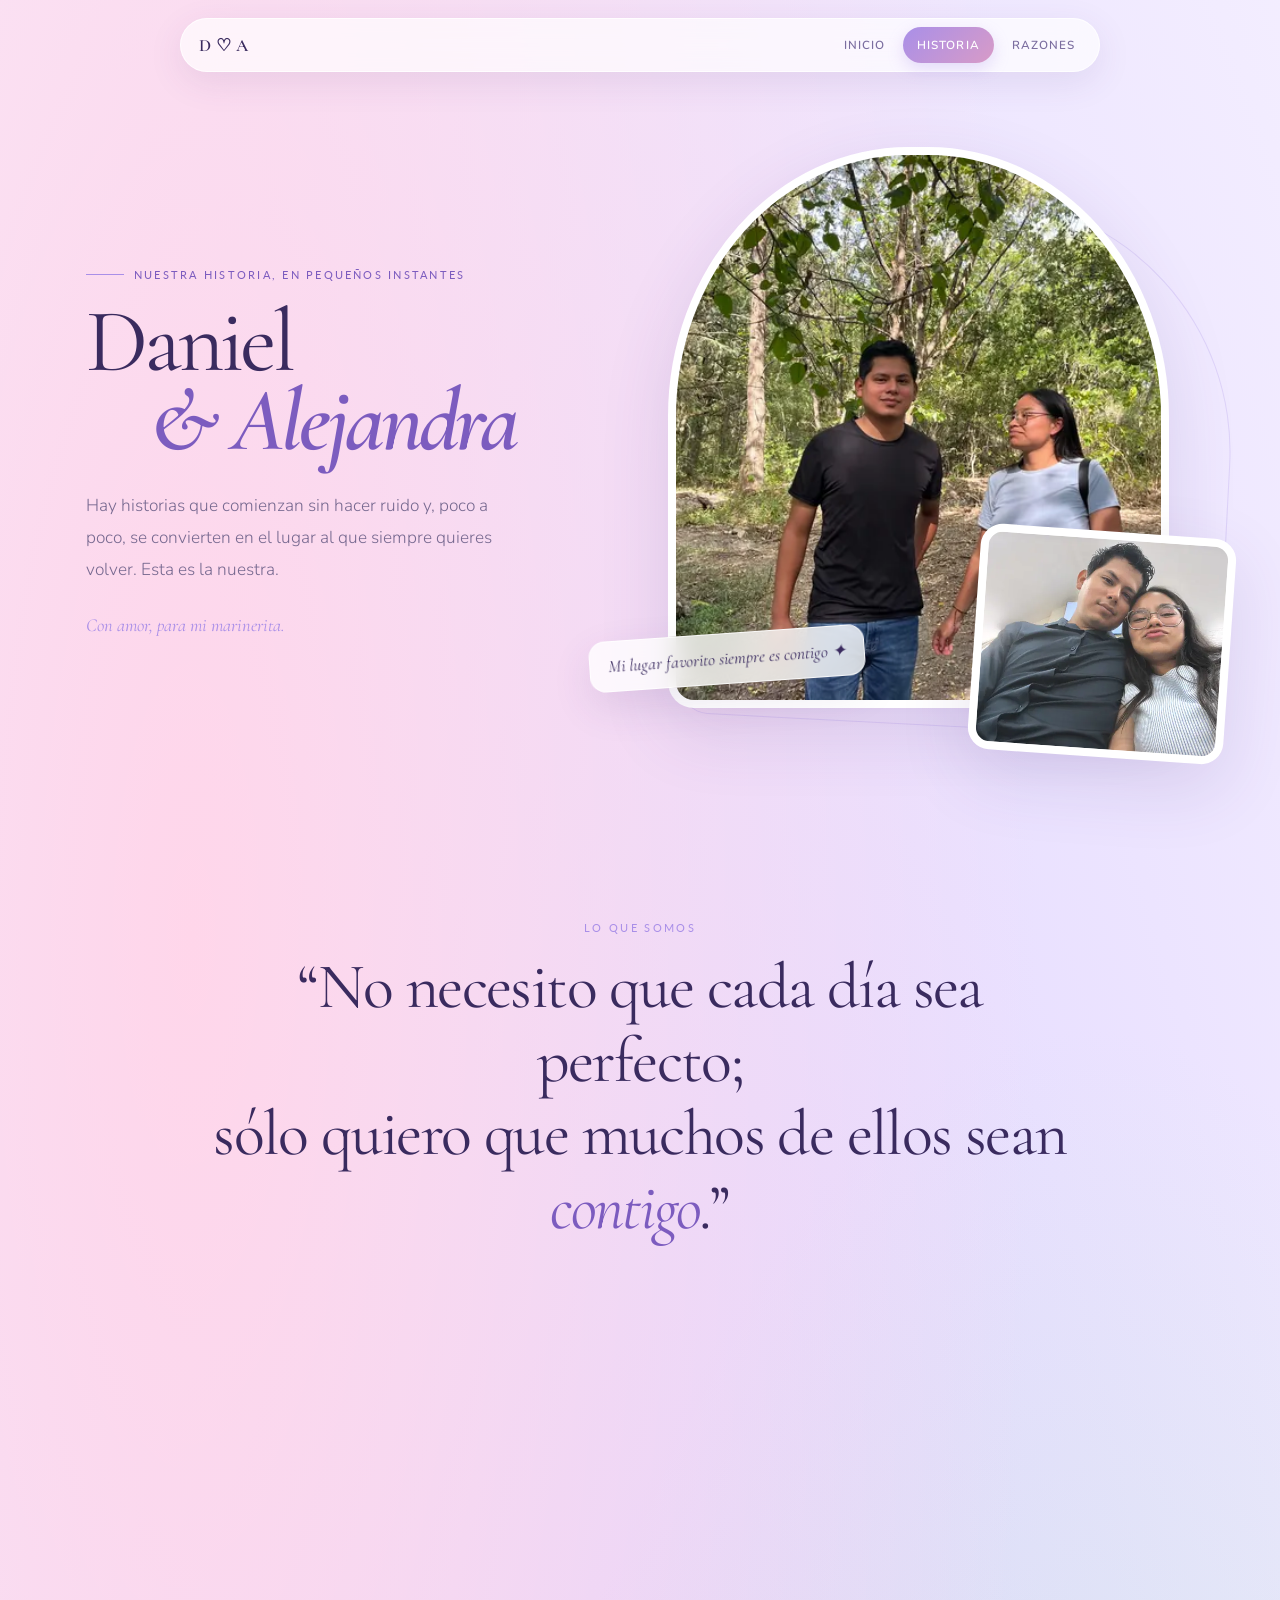
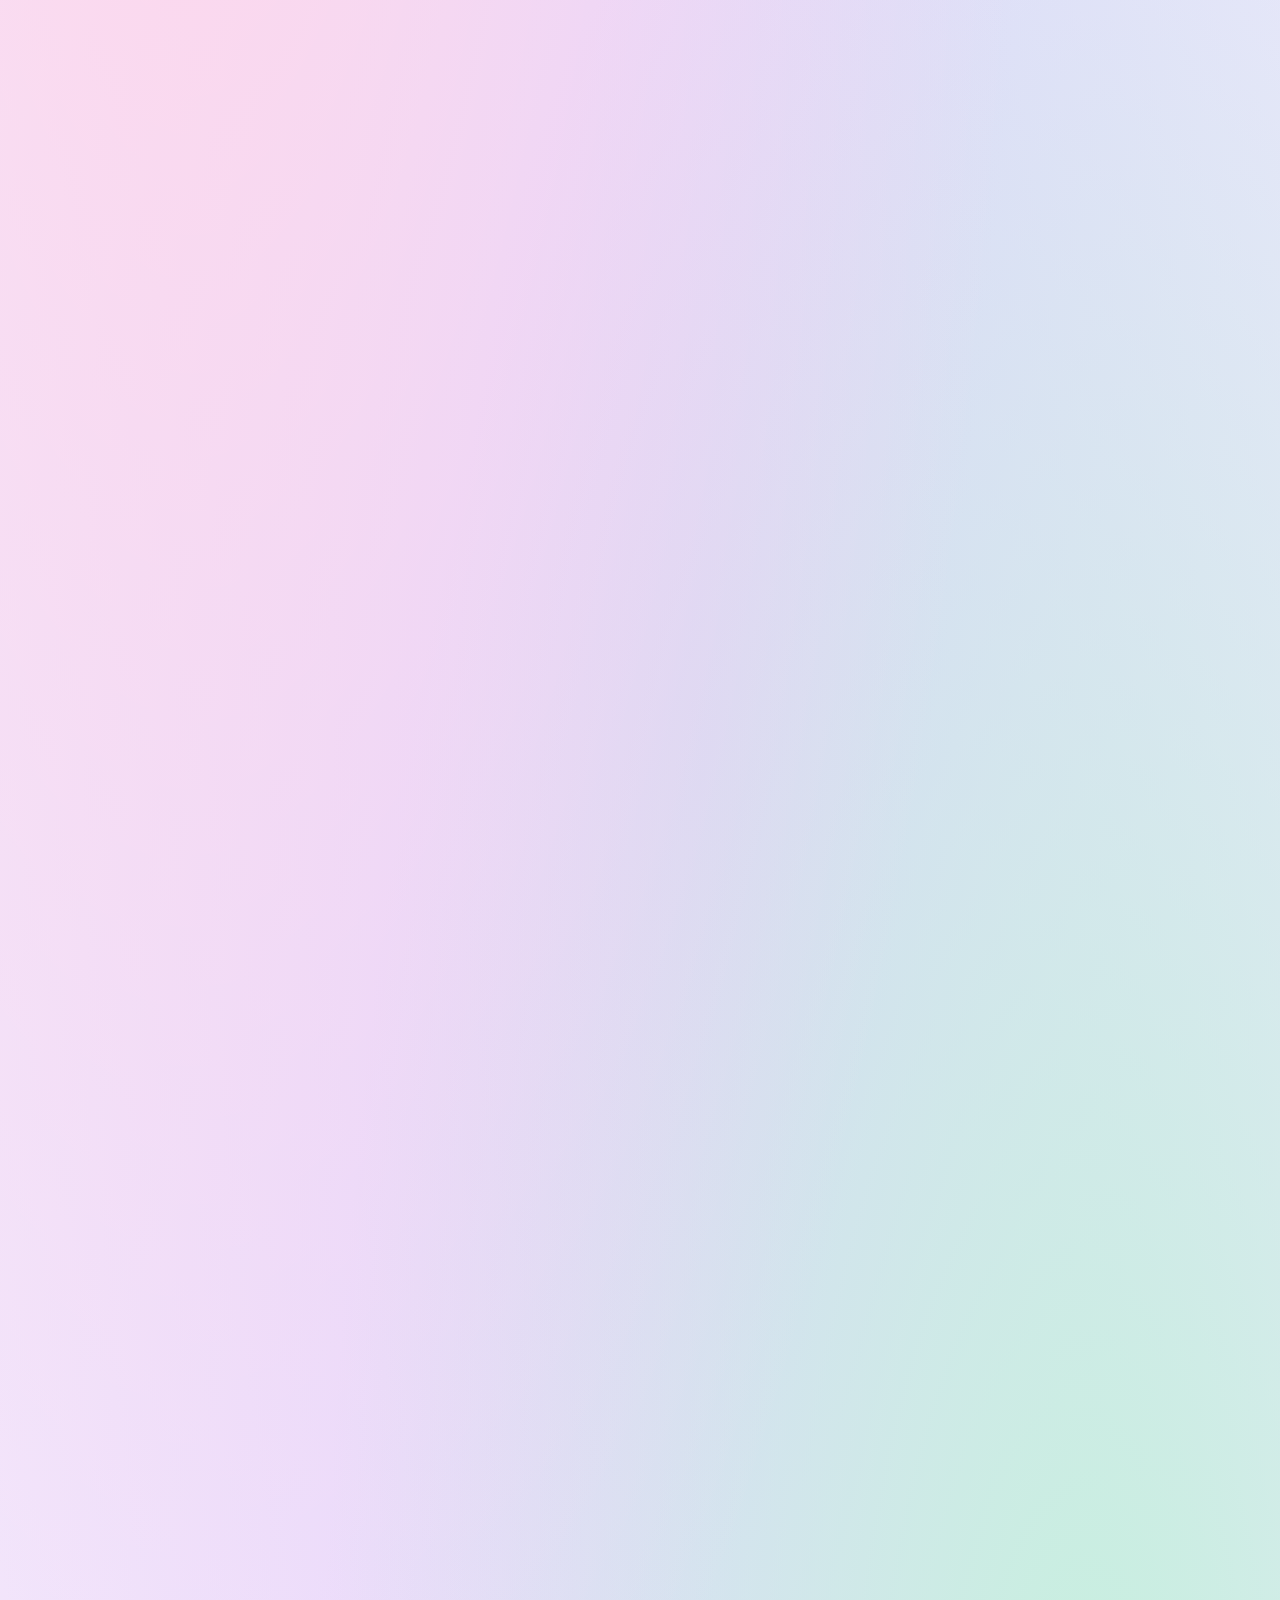
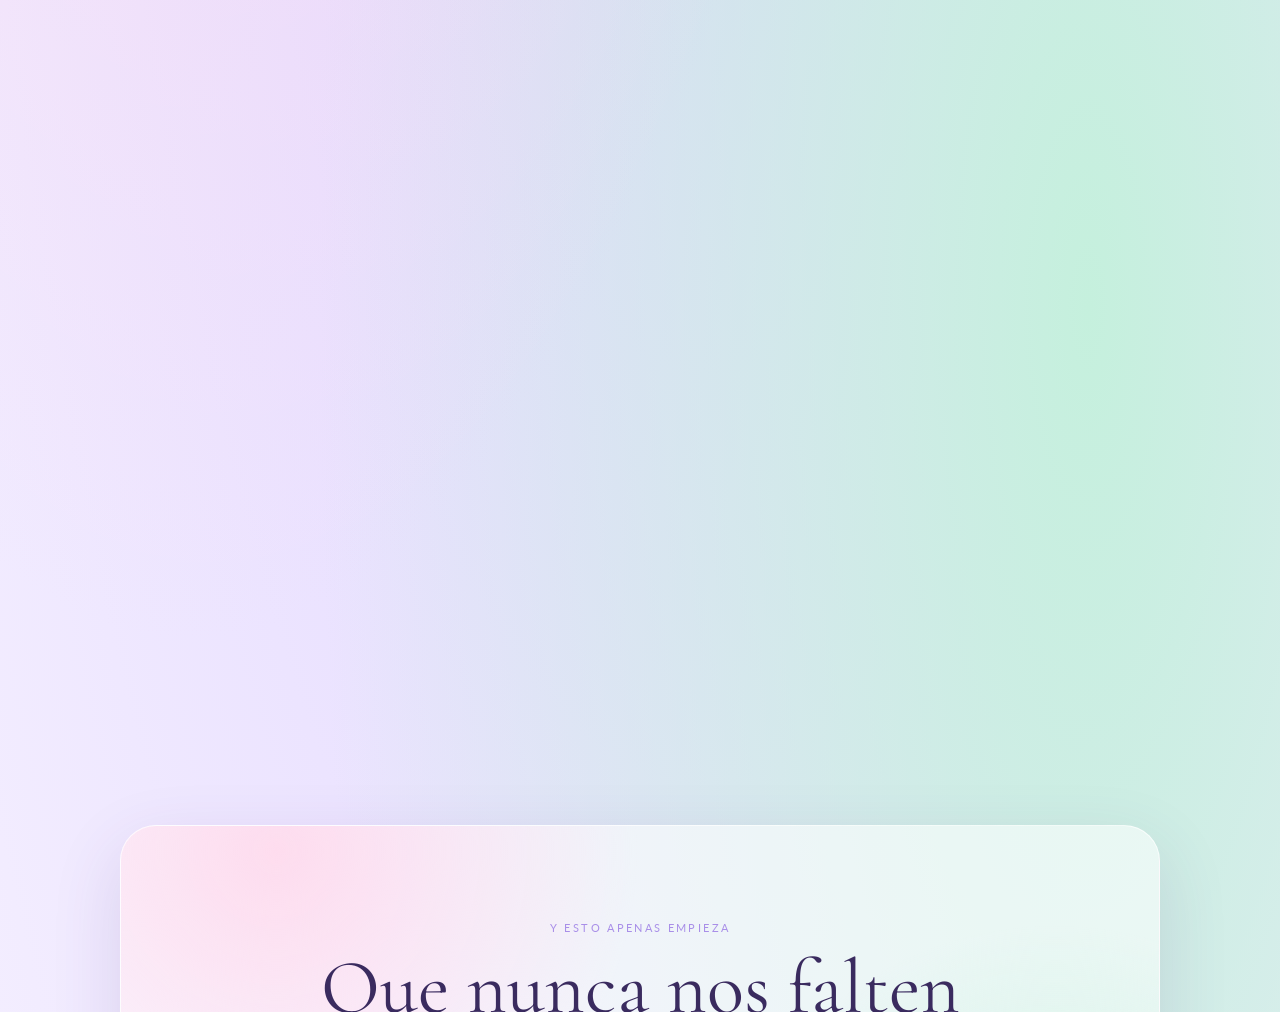
==== commit 04bd23ce: "Mejorar fluidez y cache de imagenes en moviles" ====
--- a/nuestra-historia.html
+++ b/nuestra-historia.html
@@ -7,6 +7,13 @@
   <meta name="description" content="Una pequeña historia de Daniel y Alejandra, contada con nuestros momentos favoritos.">
   <title>Nuestra historia 🌸</title>
   <link rel="stylesheet" href="css/shared.css">
+  <link
+    rel="preload"
+    as="image"
+    type="image/webp"
+    href="assets/img/optimized/IMG-20260917-WA0023-480.webp"
+    imagesrcset="assets/img/optimized/IMG-20260917-WA0023-480.webp 480w, assets/img/optimized/IMG-20260917-WA0023-640.webp 640w, assets/img/optimized/IMG-20260917-WA0023-1200.webp 1200w"
+    imagesizes="(max-width: 620px) 33vw, (max-width: 820px) 78vw, 44vw">
   <style>
     :root {
       --story-ink: #3a2b5f;
@@ -670,8 +677,8 @@
         <figure class="hero-photo hero-photo--main">
           <img
             src="assets/img/optimized/IMG-20260917-WA0023-1200.webp"
-            srcset="assets/img/optimized/IMG-20260917-WA0023-640.webp 640w, assets/img/optimized/IMG-20260917-WA0023-1200.webp 1200w"
-            sizes="(max-width: 620px) 90vw, (max-width: 820px) 78vw, 44vw"
+            srcset="assets/img/optimized/IMG-20260917-WA0023-480.webp 480w, assets/img/optimized/IMG-20260917-WA0023-640.webp 640w, assets/img/optimized/IMG-20260917-WA0023-1200.webp 1200w"
+            sizes="(max-width: 620px) 33vw, (max-width: 820px) 78vw, 44vw"
             alt="Daniel y Alejandra caminando juntos entre los árboles"
             fetchpriority="high"
             decoding="async">
@@ -679,8 +686,8 @@
         <figure class="hero-photo hero-photo--small">
           <img
             src="assets/img/optimized/1789755074100-640.webp"
-            srcset="assets/img/optimized/1789755074100-640.webp 640w, assets/img/optimized/1789755074100-1200.webp 1200w"
-            sizes="(max-width: 620px) 42vw, 20vw"
+            srcset="assets/img/optimized/1789755074100-480.webp 480w, assets/img/optimized/1789755074100-640.webp 640w, assets/img/optimized/1789755074100-1200.webp 1200w"
+            sizes="(max-width: 620px) 20vw, 20vw"
             alt="Daniel y Alejandra sonriendo juntos"
             loading="lazy"
             decoding="async">
@@ -705,14 +712,14 @@
       </div>
 
       <div class="gallery">
-        <button class="moment moment--a moment--landscape" type="button" data-caption="Aquella vez que fuimos juntos al río de mi casa" data-full="assets/img/optimized/IMG-20260917-WA0022-1200.webp">
-          <img src="assets/img/optimized/IMG-20260917-WA0022-640.webp" srcset="assets/img/optimized/IMG-20260917-WA0022-640.webp 640w, assets/img/optimized/IMG-20260917-WA0022-1200.webp 1200w" sizes="(max-width: 620px) 94vw, 58vw" alt="Daniel y Alejandra durante su visita al río cerca de casa" loading="lazy" decoding="async">
+        <button class="moment moment--a moment--landscape" type="button" data-caption="En el río" data-full="assets/img/optimized/IMG-20260917-WA0022-1200.webp">
+          <img src="assets/img/optimized/IMG-20260917-WA0022-640.webp" srcset="assets/img/optimized/IMG-20260917-WA0022-480.webp 480w, assets/img/optimized/IMG-20260917-WA0022-640.webp 640w, assets/img/optimized/IMG-20260917-WA0022-1200.webp 1200w" sizes="(max-width: 620px) 33vw, 58vw" alt="Daniel y Alejandra durante su visita al río cerca de casa" loading="lazy" decoding="async">
         </button>
         <button class="moment moment--b moment--portrait" type="button" data-caption="Dos sombreros y una historia que apenas comienza" data-full="assets/img/optimized/1789755073861-1200.webp">
-          <img src="assets/img/optimized/1789755073861-640.webp" srcset="assets/img/optimized/1789755073861-640.webp 640w, assets/img/optimized/1789755073861-1200.webp 1200w" sizes="(max-width: 620px) 46vw, 40vw" alt="Daniel y Alejandra con sombreros en una celebración" loading="lazy" decoding="async">
+          <img src="assets/img/optimized/1789755073861-640.webp" srcset="assets/img/optimized/1789755073861-480.webp 480w, assets/img/optimized/1789755073861-640.webp 640w, assets/img/optimized/1789755073861-1200.webp 1200w" sizes="(max-width: 620px) 20vw, 40vw" alt="Daniel y Alejandra con sombreros en una celebración" loading="lazy" decoding="async">
         </button>
         <button class="moment moment--c moment--landscape" type="button" data-caption="Tu sonrisa siempre mejora la foto" data-full="assets/img/optimized/1789755074062-1200.webp">
-          <img src="assets/img/optimized/1789755074062-640.webp" srcset="assets/img/optimized/1789755074062-640.webp 640w, assets/img/optimized/1789755074062-1200.webp 1200w" sizes="(max-width: 620px) 46vw, 40vw" alt="Selfie alegre de Daniel y Alejandra al aire libre" loading="lazy" decoding="async">
+          <img src="assets/img/optimized/1789755074062-640.webp" srcset="assets/img/optimized/1789755074062-480.webp 480w, assets/img/optimized/1789755074062-640.webp 640w, assets/img/optimized/1789755074062-1200.webp 1200w" sizes="(max-width: 620px) 20vw, 40vw" alt="Selfie alegre de Daniel y Alejandra al aire libre" loading="lazy" decoding="async">
         </button>
       </div>
     </section>
@@ -726,13 +733,13 @@
 
       <div class="gallery">
         <button class="moment moment--d moment--portrait" type="button" data-caption="Nosotros, siendo nosotros" data-full="assets/img/optimized/1789755074016-1200.webp">
-          <img src="assets/img/optimized/1789755074016-640.webp" srcset="assets/img/optimized/1789755074016-640.webp 640w, assets/img/optimized/1789755074016-1200.webp 1200w" sizes="(max-width: 620px) 94vw, 32vw" alt="Daniel y Alejandra haciendo una expresión divertida" loading="lazy" decoding="async">
+          <img src="assets/img/optimized/1789755074016-640.webp" srcset="assets/img/optimized/1789755074016-480.webp 480w, assets/img/optimized/1789755074016-640.webp 640w, assets/img/optimized/1789755074016-1200.webp 1200w" sizes="(max-width: 620px) 33vw, 32vw" alt="Daniel y Alejandra haciendo una expresión divertida" loading="lazy" decoding="async">
         </button>
         <button class="moment moment--e moment--portrait" type="button" data-caption="Un beso que se queda conmigo" data-full="assets/img/optimized/IMG-20260905-WA0020-1200.webp">
-          <img src="assets/img/optimized/IMG-20260905-WA0020-640.webp" srcset="assets/img/optimized/IMG-20260905-WA0020-640.webp 640w, assets/img/optimized/IMG-20260905-WA0020-1200.webp 1200w" sizes="(max-width: 620px) 46vw, 32vw" alt="Alejandra besando a Daniel en la mejilla" loading="lazy" decoding="async">
+          <img src="assets/img/optimized/IMG-20260905-WA0020-640.webp" srcset="assets/img/optimized/IMG-20260905-WA0020-480.webp 480w, assets/img/optimized/IMG-20260905-WA0020-640.webp 640w, assets/img/optimized/IMG-20260905-WA0020-1200.webp 1200w" sizes="(max-width: 620px) 20vw, 32vw" alt="Alejandra besando a Daniel en la mejilla" loading="lazy" decoding="async">
         </button>
         <button class="moment moment--f moment--portrait" type="button" data-caption="Podría quedarme mirándote así por siempre" data-full="assets/img/optimized/IMG-20260905-WA0021-1200.webp">
-          <img src="assets/img/optimized/IMG-20260905-WA0021-640.webp" srcset="assets/img/optimized/IMG-20260905-WA0021-640.webp 640w, assets/img/optimized/IMG-20260905-WA0021-1200.webp 1200w" sizes="(max-width: 620px) 46vw, 32vw" alt="Daniel mira con cariño a Alejandra durante una salida" loading="lazy" decoding="async">
+          <img src="assets/img/optimized/IMG-20260905-WA0021-640.webp" srcset="assets/img/optimized/IMG-20260905-WA0021-480.webp 480w, assets/img/optimized/IMG-20260905-WA0021-640.webp 640w, assets/img/optimized/IMG-20260905-WA0021-1200.webp 1200w" sizes="(max-width: 620px) 20vw, 32vw" alt="Daniel mira con cariño a Alejandra durante una salida" loading="lazy" decoding="async">
         </button>
       </div>
     </section>
@@ -746,13 +753,13 @@
 
       <div class="gallery gallery--memories">
         <button class="moment moment--b moment--portrait" type="button" data-caption="Ese día y esa sonrisa" data-full="assets/img/optimized/1789755073804-1200.webp">
-          <img src="assets/img/optimized/1789755073804-640.webp" srcset="assets/img/optimized/1789755073804-640.webp 640w, assets/img/optimized/1789755073804-1200.webp 1200w" sizes="(max-width: 620px) 46vw, 40vw" alt="Daniel y Alejandra posando juntos con sombreros" loading="lazy" decoding="async">
+          <img src="assets/img/optimized/1789755073804-640.webp" srcset="assets/img/optimized/1789755073804-480.webp 480w, assets/img/optimized/1789755073804-640.webp 640w, assets/img/optimized/1789755073804-1200.webp 1200w" sizes="(max-width: 620px) 20vw, 40vw" alt="Daniel y Alejandra posando juntos con sombreros" loading="lazy" decoding="async">
         </button>
         <button class="moment moment--a moment--landscape" type="button" data-caption="Cerca de ti todo se siente bien" data-full="assets/img/optimized/IMG-20260905-WA0023-1200.webp">
-          <img src="assets/img/optimized/IMG-20260905-WA0023-640.webp" srcset="assets/img/optimized/IMG-20260905-WA0023-640.webp 640w, assets/img/optimized/IMG-20260905-WA0023-1200.webp 1200w" sizes="(max-width: 620px) 46vw, 58vw" alt="Daniel besando a Alejandra en la mejilla" loading="lazy" decoding="async">
+          <img src="assets/img/optimized/IMG-20260905-WA0023-640.webp" srcset="assets/img/optimized/IMG-20260905-WA0023-480.webp 480w, assets/img/optimized/IMG-20260905-WA0023-640.webp 640w, assets/img/optimized/IMG-20260905-WA0023-1200.webp 1200w" sizes="(max-width: 620px) 20vw, 58vw" alt="Daniel besando a Alejandra en la mejilla" loading="lazy" decoding="async">
         </button>
         <button class="moment moment--c moment--landscape" type="button" data-caption="Una tarde cualquiera que se volvió recuerdo" data-full="assets/img/optimized/IMG-20260905-WA0022-1200.webp">
-          <img src="assets/img/optimized/IMG-20260905-WA0022-640.webp" srcset="assets/img/optimized/IMG-20260905-WA0022-640.webp 640w, assets/img/optimized/IMG-20260905-WA0022-1200.webp 1200w" sizes="(max-width: 620px) 94vw, 40vw" alt="Daniel y Alejandra juntos en un restaurante" loading="lazy" decoding="async">
+          <img src="assets/img/optimized/IMG-20260905-WA0022-640.webp" srcset="assets/img/optimized/IMG-20260905-WA0022-480.webp 480w, assets/img/optimized/IMG-20260905-WA0022-640.webp 640w, assets/img/optimized/IMG-20260905-WA0022-1200.webp 1200w" sizes="(max-width: 620px) 33vw, 40vw" alt="Daniel y Alejandra juntos en un restaurante" loading="lazy" decoding="async">
         </button>
       </div>
     </section>
@@ -788,7 +795,9 @@
 
     function openLightbox(moment) {
       lastTrigger = moment;
-      lightboxImage.src = moment.dataset.full;
+      lightboxImage.src = window.matchMedia('(max-width: 620px)').matches
+        ? moment.dataset.full.replace('-1200.webp', '-640.webp')
+        : moment.dataset.full;
       lightboxImage.alt = moment.querySelector('img').alt;
       lightboxCaption.textContent = moment.dataset.caption;
       lightbox.classList.add('is-open');
@@ -813,6 +822,14 @@
     document.addEventListener('keydown', (event) => {
       if (event.key === 'Escape' && lightbox.classList.contains('is-open')) closeLightbox();
     });
+
+    if ('serviceWorker' in navigator) {
+      window.addEventListener('load', () => {
+        navigator.serviceWorker.register('./sw.js').catch(() => {
+          /* La página continúa funcionando aunque el navegador bloquee el caché. */
+        });
+      });
+    }
   </script>
 </body>
 </html>
